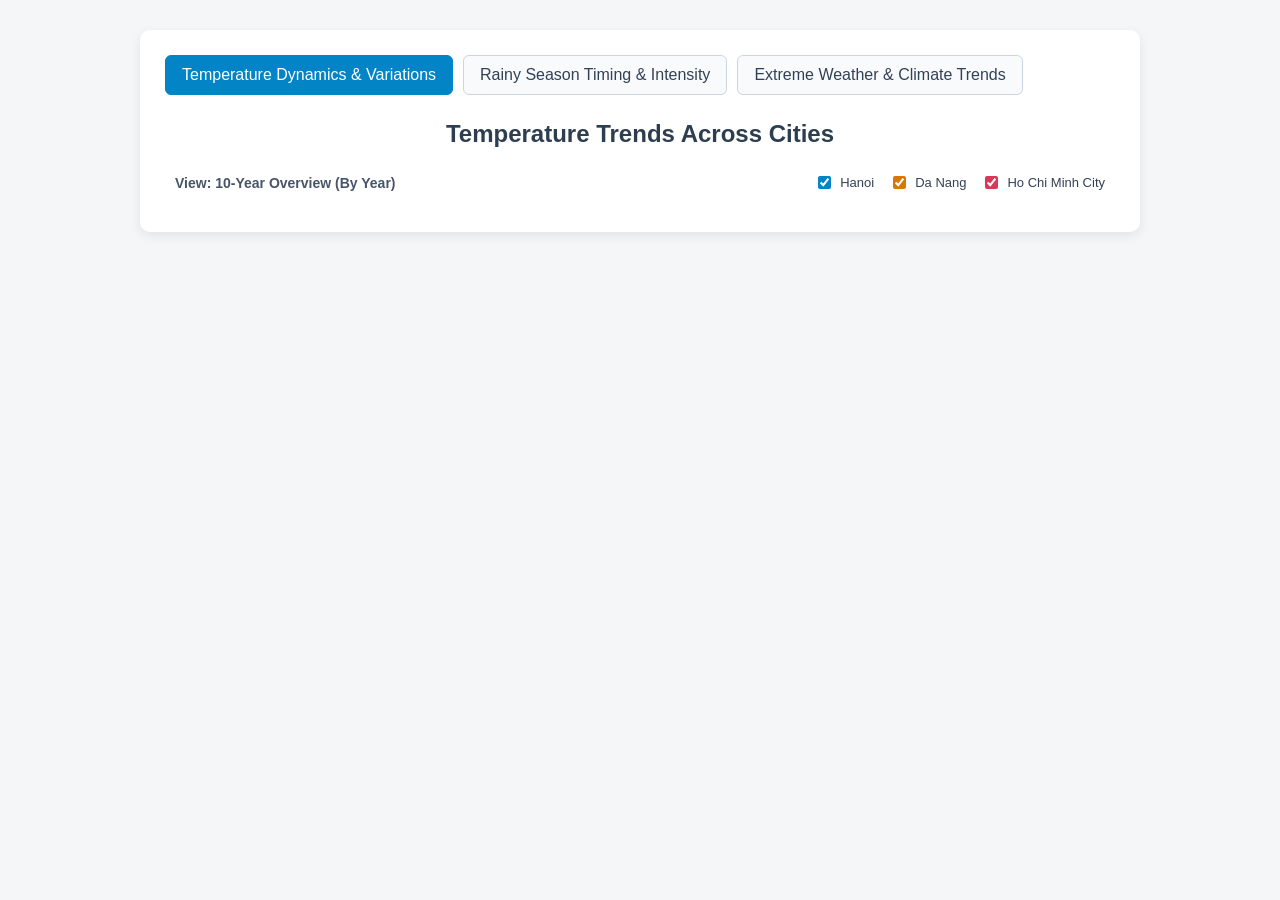
==== index.html @ 34b45d1c "Add prototype of the hourly drill-down subgraph." ====
<!DOCTYPE html>
<html lang="en">
<head>
    <meta charset="UTF-8">
    <meta name="viewport" content="width=device-width, initial-scale=1.0">
    <title>Weather Dashboard</title>
    <!-- Favicon -->
    <link rel="icon" href="assets/icons/meteorology.png" type="image/png">
    <!-- Stylesheets -->
    <link rel="stylesheet" href="css/style.css">
    <link rel="stylesheet" href="css/dashboard.css">
    <!-- Load D3.js v7 -->
    <script src="https://d3js.org/d3.v7.min.js"></script>
</head>
<body>

    <div class="container">
        <!-- Dashboard tabs -->
        <nav class="tabs" aria-label="Weather sections">
            <button class="tab-button active" data-tab="temperature" aria-controls="temperature" aria-pressed="true">Temperature Dynamics &amp; Variations</button>
            <button class="tab-button" data-tab="rainfall" aria-controls="rainfall" aria-pressed="false">Rainy Season Timing &amp; Intensity</button>
            <button class="tab-button" data-tab="extremes" aria-controls="extremes" aria-pressed="false">Extreme Weather &amp; Climate Trends</button>
        </nav>

        <section id="temperature" class="tab-panel">
            <h2>Temperature Trends Across Cities</h2>

            <!-- Drill-Down & City Filter Controls -->
            <div class="controls">
                <div class="controls-left">
                    <button id="backButton" class="back-btn">← Back to Overview</button>
                    <span id="currentViewLabel" class="view-label">View: 10-Year Overview (By Year)</span>
                </div>

                <!-- City Selection Checkboxes -->
                <div id="cityFilters" class="city-filters">
                    <label class="filter-label hanoi-label">
                        <input type="checkbox" value="Hanoi" checked> Hanoi
                    </label>
                    <label class="filter-label danang-label">
                        <input type="checkbox" value="Da Nang" checked> Da Nang
                    </label>
                    <label class="filter-label hcm-label">
                        <input type="checkbox" value="Ho Chi Minh City" checked> Ho Chi Minh City
                    </label>
                </div>
            </div>

            <div id="temperature-chart"></div>
        </section>

        <section id="rainfall" class="tab-panel" hidden>
            <h2>Rainfall Across Cities</h2>
            <div class="controls">
                <div class="controls-left">
                    <button id="rainfallBackButton" class="back-btn">← Back</button>
                    <span id="rainfallViewLabel" class="view-label"></span>
                </div>
                <div id="rainfallCityFilters" class="city-filters rainfall-city-filters" role="group" aria-label="Filter rainfall charts by city">
                    <span class="filter-group-label">Show cities:</span>
                    <label class="filter-label hanoi-label">
                        <input type="checkbox" value="Hanoi" checked> Hanoi
                    </label>
                    <label class="filter-label danang-label">
                        <input type="checkbox" value="Da Nang" checked> Da Nang
                    </label>
                    <label class="filter-label hcm-label">
                        <input type="checkbox" value="Ho Chi Minh City" checked> Ho Chi Minh City
                    </label>
                </div>
            </div>
            <div id="rainfall-chart"></div>

            <section id="rainfall-duration-breakdown" class="rainfall-duration-breakdown" hidden>
                <h3>Daily Rainfall Amount vs. Duration</h3>
                <p>Each point is one day in the selected month. Farther right means more rainfall; higher means more hours of rain. High rainfall over few hours suggests a brief, intense event; moderate rainfall over many hours suggests persistent rain. The selected day is highlighted.</p>
                <p id="rainfall-duration-summary" class="rainfall-duration-summary"></p>
                <div id="rainfall-duration-chart" class="rainfall-duration-chart"></div>
            </section>

            <h3>Daily Rainfall Calendar</h3>
            <div class="rainfall-calendar-layout">
                <div id="rainfall-heatmap"></div>
                <aside id="rainfall-detail" hidden></aside>
            </div>

            <h3 class="extreme-chart-title">Synchronized Precipitation–Humidity Trend</h3>
            <p class="chart-description">Color identifies city. Solid lines show precipitation (mm); dashed lines show humidity (%). 
                The precipitation and humidity values for each month in the original chart represent the averages for that specific month over the period from 2015 to 2025.
                For monthly data, the values are averages of each day's measurements. (Example: the value of precipitation and humidity of June, 2020 is the average of all
                dates in that month)</p>
            <div id="precipitation-humidity-chart" class="precipitation-humidity-chart"></div>
        </section>

        <section id="extremes" class="tab-panel" hidden>
            <h2>Annual Extreme Trend Lines</h2>
            <h3 class="extreme-chart-title">Annual Hot Days (&gt;35°C)</h3>
            <div class="controls">
                <span class="view-label">Annual Counts by City</span>
                <div id="extremeCityFilters" class="city-filters">
                    <label class="filter-label hanoi-label">
                        <input type="checkbox" value="Hanoi" checked> Hanoi
                    </label>
                    <label class="filter-label danang-label">
                        <input type="checkbox" value="Da Nang" checked> Da Nang
                    </label>
                    <label class="filter-label hcm-label">
                        <input type="checkbox" value="Ho Chi Minh City" checked> Ho Chi Minh City
                    </label>
                </div>
            </div>
            <div id="hot-days-chart" class="extreme-chart"></div>
            <h3 class="extreme-chart-title">Annual Heavy Rainfall Days (&gt;50 mm)</h3>
            <div class="controls">
                <span class="view-label">Annual Counts by City</span>
                <div id="heavyRainCityFilters" class="city-filters">
                    <label class="filter-label hanoi-label">
                        <input type="checkbox" value="Hanoi" checked> Hanoi
                    </label>
                    <label class="filter-label danang-label">
                        <input type="checkbox" value="Da Nang" checked> Da Nang
                    </label>
                    <label class="filter-label hcm-label">
                        <input type="checkbox" value="Ho Chi Minh City" checked> Ho Chi Minh City
                    </label>
                </div>
            </div>
            <div id="heavy-rain-days-chart" class="extreme-chart"></div>
        </section>
    </div>

    <!-- Modular JavaScript Files -->
    <script src="js/tabs.js"></script>
    <script src="js/utils.js"></script>
    <script src="js/filters.js"></script>
    <script src="js/dataLoader.js"></script>
    <script src="js/main.js"></script>
</body>
</html>
---- css/style.css ----
body {
    font-family: -apple-system, BlinkMacSystemFont, "Segoe UI", Roboto, Helvetica, Arial, sans-serif;
    margin: 0;
    padding: 30px;
    background: #f4f6f8;
    color: #333;
}

.container {
    max-width: 950px;
    margin: 0 auto;
    background: #fff;
    padding: 25px;
    border-radius: 10px;
    box-shadow: 0 4px 12px rgba(0, 0, 0, 0.08);
}

h2 {
    text-align: center;
    color: #2c3e50;
    margin-bottom: 25px;
}
---- css/dashboard.css ----
:root {
    --color-hcm:     #D93856; /* Red */
    --color-hanoi:   #0284C7; /* Blue */
    --color-danang:  #D97706; /* Amber */
}

.tabs {
    display: flex;
    flex-wrap: wrap;
    gap: 10px;
    margin-bottom: 25px;
}

.tab-button {
    padding: 10px 16px;
    border: 1px solid #cbd5e1;
    border-radius: 6px;
    background: #f8fafc;
    color: #334155;
    font: inherit;
    cursor: pointer;
}

.tab-button:hover {
    background: #e2e8f0;
}

.tab-button.active {
    background: #0284C7;
    border-color: #0284C7;
    color: #fff;
}

.hcm-label input   { accent-color: var(--color-hcm); }
.hanoi-label input { accent-color: var(--color-hanoi); }
.danang-label input { accent-color: var(--color-danang); }

#chart {
    display: flex;
    justify-content: center;
}

.line {
    fill: none;
    stroke-width: 2.5px;
    opacity: 0.85;
    transition: opacity 0.2s, stroke-width 0.2s;
}

.line:hover {
    opacity: 1;
    stroke-width: 3.5px;
}

.axis path,
.axis line {
    stroke: #cbd5e1;
}

.axis text {
    font-size: 12px;
    fill: #64748b;
}

.legend {
    cursor: pointer;
    font-size: 13px;
}

.dot {
    cursor: pointer;
    transition: r 0.2s;
}

.dot:hover {
    r: 6;
}

.tooltip {
    position: absolute;
    background: rgba(15, 23, 42, 0.9);
    color: #fff;
    padding: 8px 12px;
    border-radius: 4px;
    font-size: 12px;
    pointer-events: none;
    box-shadow: 0 2px 6px rgba(0, 0, 0, 0.2);
    transition: opacity 0.2s ease-in-out;
}

.controls {
    display: flex;
    justify-content: space-between;
    align-items: center;
    flex-wrap: wrap;
    gap: 15px;
    margin-bottom: 15px;
    padding: 0 10px;
}

.controls-left {
    display: flex;
    align-items: center;
    gap: 10px;
}

.back-btn {
    padding: 6px 12px;
    border-radius: 6px;
    border: 1px solid #cbd5e1;
    background: #f8fafc;
    cursor: pointer;
    font-size: 13px;
    display: none;
}

.back-btn:hover {
    background: #f1f5f9;
}

.view-label {
    font-weight: 600;
    color: #475569;
    font-size: 14px;
}

.city-filters {
    display: flex;
    gap: 15px;
    font-size: 13px;
    font-weight: 500;
    color: #334155;
}

.filter-label {
    cursor: pointer;
    display: flex;
    align-items: center;
    gap: 6px;
}

.filter-label input {
    cursor: pointer;
}

.rainfall-city-filters {
    align-items: center;
    flex-wrap: wrap;
}

.filter-group-label {
    color: #64748b;
    font-size: 12px;
    font-weight: 600;
}

#rainfall-chart {
    position: relative;
}

#rainfall-chart svg {
    display: block;
    max-width: 100%;
    height: auto;
    overflow: visible;
}

.rainfall-bar {
    transition: filter 160ms ease, opacity 160ms ease;
}

.rainfall-bar:hover,
.rainfall-bar:focus {
    filter: brightness(1.12);
    outline: none;
}

.rainfall-bar:focus-visible {
    stroke: #0f172a;
    stroke-width: 2px;
}

.rainfall-bar.is-zero {
    stroke-linejoin: round;
}

.rainfall-bar.is-selected {
    stroke: #0f172a;
    stroke-width: 2px;
}

.rainfall-hit-area {
    fill: transparent;
    cursor: pointer;
    pointer-events: all;
}

.rainfall-zero-label {
    font-size: 10px;
    font-weight: 700;
    pointer-events: none;
}

.zero-bar-note {
    fill: #64748b;
    font-size: 11px;
}

.rainfall-empty {
    min-height: 2rem;
    margin: 1rem;
    color: #64748b;
    text-align: center;
}

.rainfall-calendar-layout {
    display: flex;
    align-items: flex-start;
    gap: 24px;
}

#rainfall-heatmap {
    flex: 0 1 auto;
    min-width: 0;
}

#rainfall-heatmap svg {
    display: block;
    max-width: 100%;
    height: auto;
}

#rainfall-detail {
    box-sizing: border-box;
    flex: 0 0 280px;
    padding: 14px 16px;
    border-left: 3px solid #0284C7;
    border-radius: 6px;
    background: #f8fafc;
    color: #334155;
}

#rainfall-detail h4 {
    margin: 0 0 14px;
    color: #1e293b;
    font-size: 16px;
}

#rainfall-detail p {
    margin: 0 0 11px;
    font-size: 14px;
    line-height: 1.45;
}

.rainfall-calendar-layout.detail-below {
    flex-direction: column;
    gap: 12px;
}

.rainfall-calendar-layout.detail-below #rainfall-heatmap {
    width: 100%;
}

.rainfall-calendar-layout.detail-below #rainfall-detail {
    flex: 0 1 auto;
    width: 100%;
    border-top: 3px solid #0284C7;
    border-left: 0;
}

.rainfall-tooltip {
    z-index: 1000;
    max-width: 240px;
    line-height: 1.5;
}

.rainfall-duration-breakdown {
    margin: 24px 10px;
    padding: 18px 12px;
    border: 1px solid #e2e8f0;
    border-radius: 8px;
    background: #f8fafc;
}

.rainfall-duration-breakdown h3 {
    margin: 0 0 8px;
    color: #2c3e50;
    font-size: 16px;
    text-align: center;
}

.rainfall-duration-breakdown > p {
    max-width: 760px;
    margin: 8px auto;
    color: #64748b;
    font-size: 13px;
    line-height: 1.5;
    text-align: center;
}

.rainfall-duration-summary {
    color: #334155 !important;
    font-weight: 600;
}

.rainfall-duration-chart svg {
    display: block;
    max-width: 100%;
    height: auto;
    overflow: visible;
}

.rainfall-duration-point {
    cursor: pointer;
    transition: fill-opacity 140ms ease, r 140ms ease;
}

.rainfall-duration-point:hover,
.rainfall-duration-point:focus-visible {
    stroke: #0f172a;
    stroke-width: 2px;
    outline: none;
}

.tooltip-period {
    color: #cbd5e1;
}

.chart-description {
    max-width: 760px;
    margin: -5px auto 12px;
    color: #64748b;
    font-size: 13px;
    line-height: 1.5;
    text-align: center;
}

.precipitation-humidity-chart svg {
    display: block;
    max-width: 100%;
    height: auto;
    overflow: visible;
}

.precipitation-line,
.humidity-line {
    transition: opacity 180ms ease, stroke-width 180ms ease;
}

.precipitation-humidity-hit {
    fill: transparent;
    pointer-events: all;
}

.precipitation-humidity-legend {
    fill: #475569;
    font-size: 12px;
}

.humidity-axis text {
    fill: #64748b;
}

#rainfall-heatmap .rainfall-day {
    transition: stroke 140ms ease, stroke-width 140ms ease;
}

#rainfall-heatmap .rainfall-day:hover {
    stroke: #0f172a;
    stroke-width: 2px;
}

.extreme-chart-title {
    text-align: center;
    color: #2c3e50;
    font-size: 16px;
    margin: 25px 0 15px;
}

.extreme-chart svg {
    display: block;
    max-width: 100%;
    height: auto;
}

.extreme-chart .dot {
    cursor: default;
}

@media (max-width: 760px) {
    .rainfall-calendar-layout {
        flex-direction: column;
    }

    #rainfall-heatmap {
        width: 100%;
    }

    #rainfall-detail {
        flex: 1 1 auto;
        width: 100%;
        border-top: 3px solid #0284C7;
        border-left: 0;
    }
}

@media (prefers-reduced-motion: reduce) {
    .rainfall-bar,
    .rainfall-duration-point,
    .precipitation-line,
    .humidity-line,
    #rainfall-heatmap .rainfall-day {
        transition: none;
    }
}
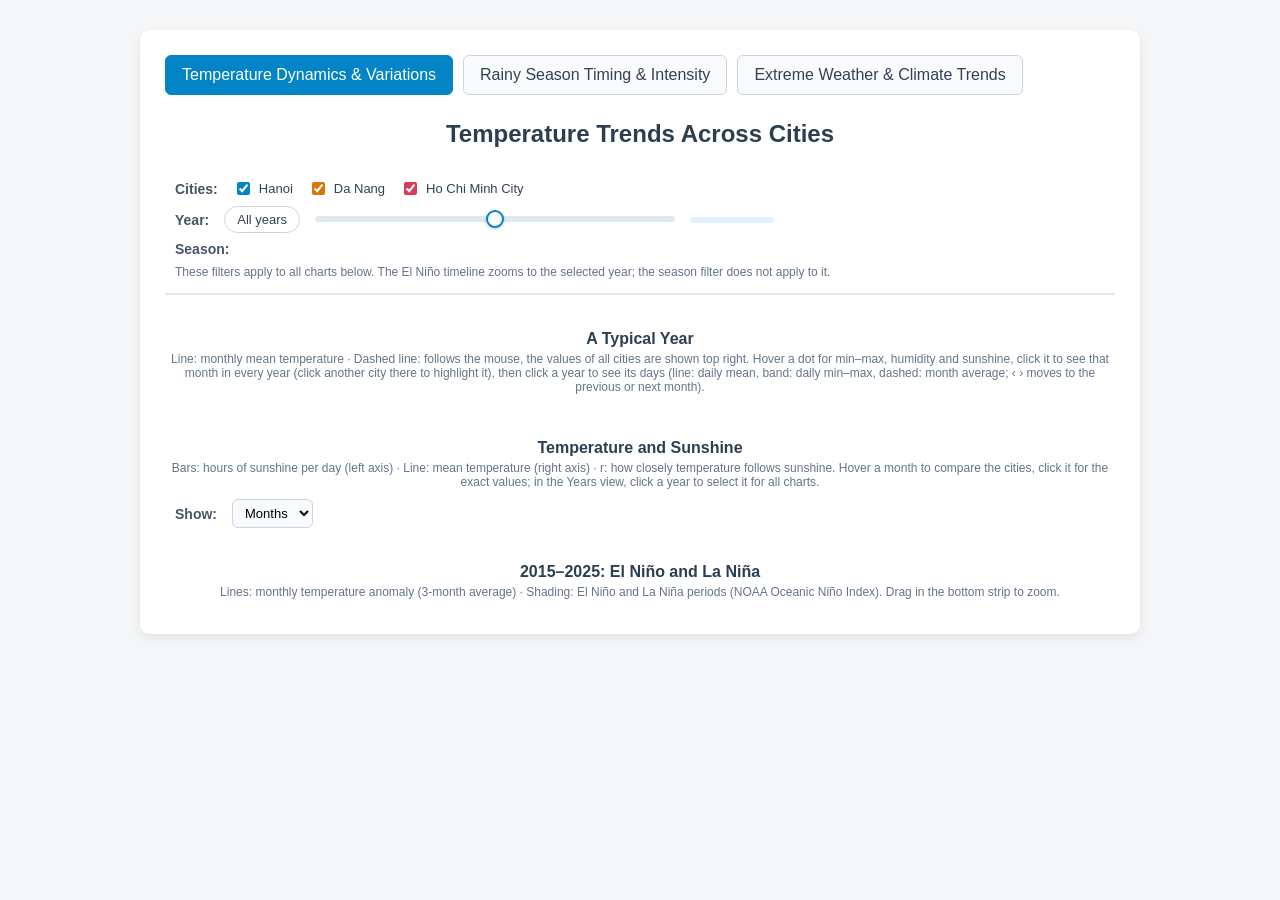
==== commit 59dad0ad: "Merge branch 'feature/temperature-visualization' into integration" ====
--- a/index.html
+++ b/index.html
@@ -25,28 +25,58 @@
         <section id="temperature" class="tab-panel">
             <h2>Temperature Trends Across Cities</h2>
 
-            <!-- Drill-Down & City Filter Controls -->
-            <div class="controls">
-                <div class="controls-left">
-                    <button id="backButton" class="back-btn">← Back to Overview</button>
-                    <span id="currentViewLabel" class="view-label">View: 10-Year Overview (By Year)</span>
+            <!-- Filters for all temperature charts -->
+            <div class="temperature-filters">
+                <div class="controls temperature-filter-bar">
+                    <span class="view-label">Cities:</span>
+                    <div id="cityFilters" class="city-filters">
+                        <label class="filter-label hanoi-label">
+                            <input type="checkbox" value="Hanoi" checked> Hanoi
+                        </label>
+                        <label class="filter-label danang-label">
+                            <input type="checkbox" value="Da Nang" checked> Da Nang
+                        </label>
+                        <label class="filter-label hcm-label">
+                            <input type="checkbox" value="Ho Chi Minh City" checked> Ho Chi Minh City
+                        </label>
+                    </div>
                 </div>
-
-                <!-- City Selection Checkboxes -->
-                <div id="cityFilters" class="city-filters">
-                    <label class="filter-label hanoi-label">
-                        <input type="checkbox" value="Hanoi" checked> Hanoi
-                    </label>
-                    <label class="filter-label danang-label">
-                        <input type="checkbox" value="Da Nang" checked> Da Nang
-                    </label>
-                    <label class="filter-label hcm-label">
-                        <input type="checkbox" value="Ho Chi Minh City" checked> Ho Chi Minh City
-                    </label>
+                <div class="controls temperature-filter-bar">
+                    <label class="view-label" for="temperatureYear">Year:</label>
+                    <button id="temperatureAllYears" class="temperature-season" type="button">All years</button>
+                    <div id="temperatureYearSlider" class="temperature-year-slider">
+                        <input type="range" id="temperatureYear" step="1">
+                        <div id="temperatureYearTicks" class="temperature-year-ticks"></div>
+                    </div>
+                    <output id="temperatureYearValue" class="temperature-year-value" for="temperatureYear"></output>
                 </div>
+                <div class="controls temperature-filter-bar">
+                    <span class="view-label">Season:</span>
+                    <div id="temperatureSeasonFilter" class="temperature-season-filter" role="group" aria-label="Season filter"></div>
+                </div>
+                <p class="temperature-chart-note temperature-filters-note">These filters apply to all charts below. The El Niño timeline zooms to the selected year; the season filter does not apply to it.</p>
             </div>
 
-            <div id="temperature-chart"></div>
+            <h4 class="temperature-chart-title">A Typical Year</h4>
+            <p class="temperature-chart-note">Line: monthly mean temperature · Dashed line: follows the mouse, the values of all cities are shown top right. Hover a dot for min–max, humidity and sunshine, click it to see that month in every year (click another city there to highlight it), then click a year to see its days (line: daily mean, band: daily min–max, dashed: month average; ‹ › moves to the previous or next month).</p>
+            <nav id="temperatureFingerprintPath" class="temperature-path" aria-label="Drill-down path"></nav>
+            <div id="temperature-fingerprint-chart" class="temperature-chart"></div>
+
+            <h4 class="temperature-chart-title">Temperature and Sunshine</h4>
+            <p class="temperature-chart-note">Bars: hours of sunshine per day (left axis) · Line: mean temperature (right axis) · r: how closely temperature follows sunshine. Hover a month to compare the cities, click it for the exact values; in the Years view, click a year to select it for all charts.</p>
+            <div class="controls temperature-filter-bar">
+                <label class="view-label" for="comparisonView">Show:</label>
+                <select id="comparisonView" class="temperature-select">
+                    <option value="month">Months</option>
+                    <option value="year">Years</option>
+                </select>
+            </div>
+            <div id="temperature-comparison-chart" class="temperature-chart"></div>
+            <div id="temperature-comparison-detail" class="temperature-detail"></div>
+
+            <h4 class="temperature-chart-title">2015–2025: El Niño and La Niña</h4>
+            <p class="temperature-chart-note">Lines: monthly temperature anomaly (3-month average) · Shading: El Niño and La Niña periods (NOAA Oceanic Niño Index). Drag in the bottom strip to zoom.</p>
+            <div id="temperature-timeline-chart" class="temperature-chart"></div>
         </section>
 
         <section id="rainfall" class="tab-panel" hidden>
@@ -55,41 +85,14 @@
                 <div class="controls-left">
                     <button id="rainfallBackButton" class="back-btn">← Back</button>
                     <span id="rainfallViewLabel" class="view-label"></span>
-                </div>
-                <div id="rainfallCityFilters" class="city-filters rainfall-city-filters" role="group" aria-label="Filter rainfall charts by city">
-                    <span class="filter-group-label">Show cities:</span>
-                    <label class="filter-label hanoi-label">
-                        <input type="checkbox" value="Hanoi" checked> Hanoi
-                    </label>
-                    <label class="filter-label danang-label">
-                        <input type="checkbox" value="Da Nang" checked> Da Nang
-                    </label>
-                    <label class="filter-label hcm-label">
-                        <input type="checkbox" value="Ho Chi Minh City" checked> Ho Chi Minh City
-                    </label>
-                </div>
+                </div>              
             </div>
             <div id="rainfall-chart"></div>
 
-            <section id="rainfall-duration-breakdown" class="rainfall-duration-breakdown" hidden>
-                <h3>Daily Rainfall Amount vs. Duration</h3>
-                <p>Each point is one day in the selected month. Farther right means more rainfall; higher means more hours of rain. High rainfall over few hours suggests a brief, intense event; moderate rainfall over many hours suggests persistent rain. The selected day is highlighted.</p>
-                <p id="rainfall-duration-summary" class="rainfall-duration-summary"></p>
-                <div id="rainfall-duration-chart" class="rainfall-duration-chart"></div>
-            </section>
+            <h3>Daily Rainfall Calendar</h3>
+            <div id="rainfall-heatmap"></div>
 
-            <h3>Daily Rainfall Calendar</h3>
-            <div class="rainfall-calendar-layout">
-                <div id="rainfall-heatmap"></div>
-                <aside id="rainfall-detail" hidden></aside>
-            </div>
-
-            <h3 class="extreme-chart-title">Synchronized Precipitation–Humidity Trend</h3>
-            <p class="chart-description">Color identifies city. Solid lines show precipitation (mm); dashed lines show humidity (%). 
-                The precipitation and humidity values for each month in the original chart represent the averages for that specific month over the period from 2015 to 2025.
-                For monthly data, the values are averages of each day's measurements. (Example: the value of precipitation and humidity of June, 2020 is the average of all
-                dates in that month)</p>
-            <div id="precipitation-humidity-chart" class="precipitation-humidity-chart"></div>
+            <aside id="rainfall-detail" hidden></aside>
         </section>
 
         <section id="extremes" class="tab-panel" hidden>
@@ -134,6 +137,10 @@
     <script src="js/utils.js"></script>
     <script src="js/filters.js"></script>
     <script src="js/dataLoader.js"></script>
+    <script src="js/temperature/temperatureShared.js"></script>
+    <script src="js/temperature/temperatureTypicalYear.js"></script>
+    <script src="js/temperature/temperatureSunshine.js"></script>
+    <script src="js/temperature/temperatureElNino.js"></script>
     <script src="js/main.js"></script>
 </body>
 </html>
--- a/css/dashboard.css
+++ b/css/dashboard.css
@@ -143,233 +143,6 @@
     cursor: pointer;
 }
 
-.rainfall-city-filters {
-    align-items: center;
-    flex-wrap: wrap;
-}
-
-.filter-group-label {
-    color: #64748b;
-    font-size: 12px;
-    font-weight: 600;
-}
-
-#rainfall-chart {
-    position: relative;
-}
-
-#rainfall-chart svg {
-    display: block;
-    max-width: 100%;
-    height: auto;
-    overflow: visible;
-}
-
-.rainfall-bar {
-    transition: filter 160ms ease, opacity 160ms ease;
-}
-
-.rainfall-bar:hover,
-.rainfall-bar:focus {
-    filter: brightness(1.12);
-    outline: none;
-}
-
-.rainfall-bar:focus-visible {
-    stroke: #0f172a;
-    stroke-width: 2px;
-}
-
-.rainfall-bar.is-zero {
-    stroke-linejoin: round;
-}
-
-.rainfall-bar.is-selected {
-    stroke: #0f172a;
-    stroke-width: 2px;
-}
-
-.rainfall-hit-area {
-    fill: transparent;
-    cursor: pointer;
-    pointer-events: all;
-}
-
-.rainfall-zero-label {
-    font-size: 10px;
-    font-weight: 700;
-    pointer-events: none;
-}
-
-.zero-bar-note {
-    fill: #64748b;
-    font-size: 11px;
-}
-
-.rainfall-empty {
-    min-height: 2rem;
-    margin: 1rem;
-    color: #64748b;
-    text-align: center;
-}
-
-.rainfall-calendar-layout {
-    display: flex;
-    align-items: flex-start;
-    gap: 24px;
-}
-
-#rainfall-heatmap {
-    flex: 0 1 auto;
-    min-width: 0;
-}
-
-#rainfall-heatmap svg {
-    display: block;
-    max-width: 100%;
-    height: auto;
-}
-
-#rainfall-detail {
-    box-sizing: border-box;
-    flex: 0 0 280px;
-    padding: 14px 16px;
-    border-left: 3px solid #0284C7;
-    border-radius: 6px;
-    background: #f8fafc;
-    color: #334155;
-}
-
-#rainfall-detail h4 {
-    margin: 0 0 14px;
-    color: #1e293b;
-    font-size: 16px;
-}
-
-#rainfall-detail p {
-    margin: 0 0 11px;
-    font-size: 14px;
-    line-height: 1.45;
-}
-
-.rainfall-calendar-layout.detail-below {
-    flex-direction: column;
-    gap: 12px;
-}
-
-.rainfall-calendar-layout.detail-below #rainfall-heatmap {
-    width: 100%;
-}
-
-.rainfall-calendar-layout.detail-below #rainfall-detail {
-    flex: 0 1 auto;
-    width: 100%;
-    border-top: 3px solid #0284C7;
-    border-left: 0;
-}
-
-.rainfall-tooltip {
-    z-index: 1000;
-    max-width: 240px;
-    line-height: 1.5;
-}
-
-.rainfall-duration-breakdown {
-    margin: 24px 10px;
-    padding: 18px 12px;
-    border: 1px solid #e2e8f0;
-    border-radius: 8px;
-    background: #f8fafc;
-}
-
-.rainfall-duration-breakdown h3 {
-    margin: 0 0 8px;
-    color: #2c3e50;
-    font-size: 16px;
-    text-align: center;
-}
-
-.rainfall-duration-breakdown > p {
-    max-width: 760px;
-    margin: 8px auto;
-    color: #64748b;
-    font-size: 13px;
-    line-height: 1.5;
-    text-align: center;
-}
-
-.rainfall-duration-summary {
-    color: #334155 !important;
-    font-weight: 600;
-}
-
-.rainfall-duration-chart svg {
-    display: block;
-    max-width: 100%;
-    height: auto;
-    overflow: visible;
-}
-
-.rainfall-duration-point {
-    cursor: pointer;
-    transition: fill-opacity 140ms ease, r 140ms ease;
-}
-
-.rainfall-duration-point:hover,
-.rainfall-duration-point:focus-visible {
-    stroke: #0f172a;
-    stroke-width: 2px;
-    outline: none;
-}
-
-.tooltip-period {
-    color: #cbd5e1;
-}
-
-.chart-description {
-    max-width: 760px;
-    margin: -5px auto 12px;
-    color: #64748b;
-    font-size: 13px;
-    line-height: 1.5;
-    text-align: center;
-}
-
-.precipitation-humidity-chart svg {
-    display: block;
-    max-width: 100%;
-    height: auto;
-    overflow: visible;
-}
-
-.precipitation-line,
-.humidity-line {
-    transition: opacity 180ms ease, stroke-width 180ms ease;
-}
-
-.precipitation-humidity-hit {
-    fill: transparent;
-    pointer-events: all;
-}
-
-.precipitation-humidity-legend {
-    fill: #475569;
-    font-size: 12px;
-}
-
-.humidity-axis text {
-    fill: #64748b;
-}
-
-#rainfall-heatmap .rainfall-day {
-    transition: stroke 140ms ease, stroke-width 140ms ease;
-}
-
-#rainfall-heatmap .rainfall-day:hover {
-    stroke: #0f172a;
-    stroke-width: 2px;
-}
-
 .extreme-chart-title {
     text-align: center;
     color: #2c3e50;
@@ -387,29 +160,251 @@
     cursor: default;
 }
 
-@media (max-width: 760px) {
-    .rainfall-calendar-layout {
-        flex-direction: column;
-    }
-
-    #rainfall-heatmap {
-        width: 100%;
-    }
-
-    #rainfall-detail {
-        flex: 1 1 auto;
-        width: 100%;
-        border-top: 3px solid #0284C7;
-        border-left: 0;
-    }
-}
-
-@media (prefers-reduced-motion: reduce) {
-    .rainfall-bar,
-    .rainfall-duration-point,
-    .precipitation-line,
-    .humidity-line,
-    #rainfall-heatmap .rainfall-day {
-        transition: none;
-    }
-}
+.temperature-chart-title {
+    text-align: center;
+    color: #2c3e50;
+    font-size: 16px;
+    margin: 35px 0 4px;
+}
+
+.temperature-chart-note {
+    text-align: center;
+    color: #64748b;
+    font-size: 12px;
+    margin: 0 0 10px;
+}
+
+.temperature-chart svg {
+    display: block;
+    max-width: 100%;
+    height: auto;
+}
+
+.temperature-select {
+    padding: 5px 8px;
+    border: 1px solid #cbd5e1;
+    border-radius: 6px;
+    background: #f8fafc;
+    font: inherit;
+    font-size: 13px;
+}
+
+/* Year slider with clickable labels ("All", '15 … '25) */
+.temperature-year-slider {
+    display: flex;
+    flex-direction: column;
+    width: 360px;
+    max-width: 100%;
+}
+
+.temperature-year-slider input[type="range"] {
+    -webkit-appearance: none;
+    appearance: none;
+    width: 100%;
+    height: 6px;
+    margin: 6px 0;
+    border-radius: 999px;
+    background: linear-gradient(to right, #0284c7 var(--fill, 0%), #e2e8f0 var(--fill, 0%));
+    cursor: pointer;
+    outline: none;
+}
+
+.temperature-year-slider input[type="range"]::-webkit-slider-thumb {
+    -webkit-appearance: none;
+    width: 18px;
+    height: 18px;
+    border: 2px solid #0284c7;
+    border-radius: 50%;
+    background: #fff;
+    box-shadow: 0 1px 3px rgba(15, 23, 42, 0.25);
+    transition: transform 0.15s, box-shadow 0.15s;
+}
+
+.temperature-year-slider input[type="range"]:hover::-webkit-slider-thumb {
+    transform: scale(1.15);
+}
+
+.temperature-year-slider input[type="range"]:focus-visible::-webkit-slider-thumb {
+    box-shadow: 0 0 0 4px rgba(2, 132, 199, 0.2);
+}
+
+.temperature-year-ticks {
+    display: flex;
+    justify-content: space-between;
+    margin: 2px -4px 0;
+}
+
+.temperature-year-ticks button {
+    width: 26px;
+    padding: 0;
+    border: none;
+    background: none;
+    color: #64748b;
+    font-size: 11px;
+    cursor: pointer;
+}
+
+/* While "All years" is active the slider is grey. */
+.temperature-year-slider.inactive input[type="range"] {
+    background: #e2e8f0;
+}
+
+.temperature-year-slider.inactive input[type="range"]::-webkit-slider-thumb {
+    border-color: #94a3b8;
+}
+
+.temperature-year-ticks button:hover {
+    color: #0284c7;
+}
+
+.temperature-year-ticks button.active {
+    color: #0284c7;
+    font-weight: 700;
+}
+
+.temperature-year-value {
+    min-width: 64px;
+    padding: 3px 10px;
+    border-radius: 999px;
+    background: #e0f2fe;
+    color: #0369a1;
+    font-size: 13px;
+    font-weight: 600;
+    text-align: center;
+}
+
+.temperature-filter-bar {
+    justify-content: flex-start;
+}
+
+.temperature-filters {
+    margin-bottom: 20px;
+    padding: 6px 0 4px;
+    border-bottom: 2px solid #e2e8f0;
+}
+
+.temperature-filters .controls {
+    margin-bottom: 8px;
+}
+
+.temperature-filters-note {
+    text-align: left;
+    padding: 0 10px;
+}
+
+.temperature-season-filter {
+    display: flex;
+    flex-wrap: wrap;
+    gap: 8px;
+}
+
+.temperature-season {
+    padding: 5px 12px;
+    border: 1px solid #cbd5e1;
+    border-radius: 999px;
+    background: #fff;
+    color: #334155;
+    font: inherit;
+    font-size: 13px;
+    cursor: pointer;
+}
+
+.temperature-season:hover {
+    background: #f1f5f9;
+}
+
+.temperature-season.active {
+    border-color: #2c3e50;
+    background: #2c3e50;
+    color: #fff;
+}
+
+.temperature-detail {
+    margin: 4px 10px 0;
+    padding: 0 14px;
+    border-radius: 8px;
+    background: #f8fafc;
+    color: #334155;
+    font-size: 13px;
+    line-height: 1.6;
+}
+
+.temperature-detail:not(:empty) {
+    padding: 10px 14px 12px;
+}
+
+.temperature-detail p {
+    margin: 0 0 8px;
+}
+
+.temperature-detail-table {
+    margin-bottom: 8px;
+    border-collapse: collapse;
+}
+
+.temperature-detail-table th,
+.temperature-detail-table td {
+    padding: 2px 14px 2px 0;
+    text-align: left;
+}
+
+.temperature-detail-table th {
+    color: #64748b;
+    font-weight: 600;
+}
+
+/* Drill-down path of "A Typical Year", e.g. "All years › April › 2019" */
+.temperature-path {
+    display: flex;
+    align-items: center;
+    gap: 6px;
+    margin: 4px 0 8px;
+    font-size: 14px;
+}
+
+.temperature-path-step {
+    padding: 0;
+    border: none;
+    background: none;
+    color: #0284c7;
+    font-size: inherit;
+    cursor: pointer;
+}
+
+.temperature-path-step:hover {
+    text-decoration: underline;
+}
+
+.temperature-path-sep {
+    color: #94a3b8;
+}
+
+.temperature-path-current {
+    font-weight: 600;
+    color: #334155;
+}
+
+/* Previous / next month in the day view */
+.temperature-path-arrow {
+    padding: 2px 10px;
+    border: 1px solid #cbd5e1;
+    border-radius: 999px;
+    background: #fff;
+    color: #334155;
+    font-size: 12px;
+    cursor: pointer;
+}
+
+.temperature-path-arrow-first {
+    margin-left: 12px;
+}
+
+.temperature-path-arrow:hover:not(:disabled) {
+    border-color: #0284c7;
+    color: #0284c7;
+}
+
+.temperature-path-arrow:disabled {
+    opacity: 0.4;
+    cursor: default;
+}
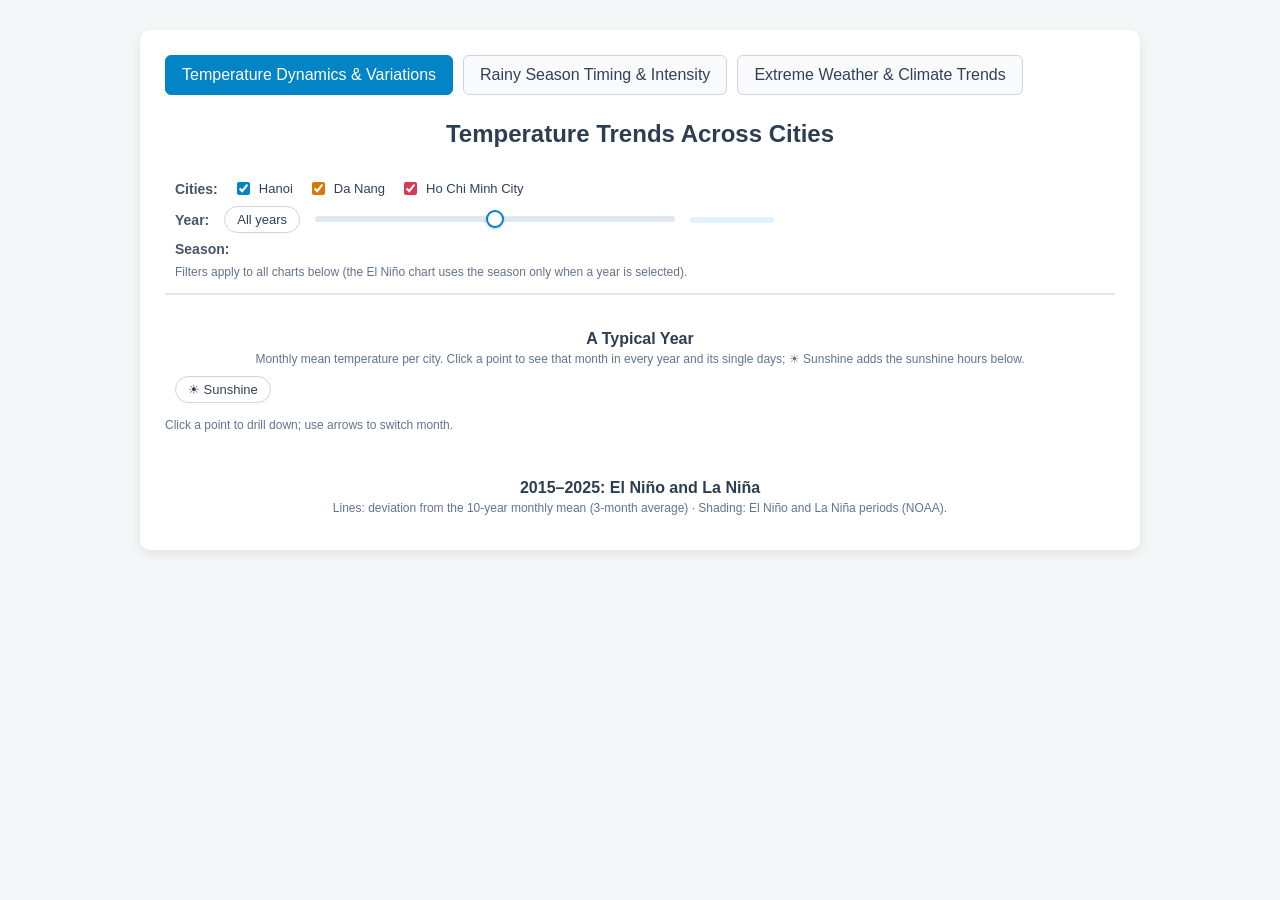
==== commit 9e0dfe36: "Add latest temperature work into the new dashboard" ====
--- a/index.html
+++ b/index.html
@@ -9,6 +9,7 @@
     <!-- Stylesheets -->
     <link rel="stylesheet" href="css/style.css">
     <link rel="stylesheet" href="css/dashboard.css">
+    <link rel="stylesheet" href="css/extremes.css">
     <!-- Load D3.js v7 -->
     <script src="https://d3js.org/d3.v7.min.js"></script>
 </head>
@@ -54,28 +55,21 @@
                     <span class="view-label">Season:</span>
                     <div id="temperatureSeasonFilter" class="temperature-season-filter" role="group" aria-label="Season filter"></div>
                 </div>
-                <p class="temperature-chart-note temperature-filters-note">These filters apply to all charts below. The El Niño timeline zooms to the selected year; the season filter does not apply to it.</p>
+                <p class="temperature-chart-note temperature-filters-note">Filters apply to all charts below (the El Niño chart uses the season only when a year is selected).</p>
             </div>
 
             <h4 class="temperature-chart-title">A Typical Year</h4>
-            <p class="temperature-chart-note">Line: monthly mean temperature · Dashed line: follows the mouse, the values of all cities are shown top right. Hover a dot for min–max, humidity and sunshine, click it to see that month in every year (click another city there to highlight it), then click a year to see its days (line: daily mean, band: daily min–max, dashed: month average; ‹ › moves to the previous or next month).</p>
+            <p class="temperature-chart-note">Monthly mean temperature per city. Click a point to see that month in every year and its single days; ☀ Sunshine adds the sunshine hours below.</p>
+            <div class="controls temperature-filter-bar">
+                <button id="temperatureSunshineToggle" class="temperature-season" type="button" aria-pressed="false">☀ Sunshine</button>
+            </div>
+            <p class="temperature-chart-hint">Click a point to drill down; use arrows to switch month.</p>
             <nav id="temperatureFingerprintPath" class="temperature-path" aria-label="Drill-down path"></nav>
             <div id="temperature-fingerprint-chart" class="temperature-chart"></div>
-
-            <h4 class="temperature-chart-title">Temperature and Sunshine</h4>
-            <p class="temperature-chart-note">Bars: hours of sunshine per day (left axis) · Line: mean temperature (right axis) · r: how closely temperature follows sunshine. Hover a month to compare the cities, click it for the exact values; in the Years view, click a year to select it for all charts.</p>
-            <div class="controls temperature-filter-bar">
-                <label class="view-label" for="comparisonView">Show:</label>
-                <select id="comparisonView" class="temperature-select">
-                    <option value="month">Months</option>
-                    <option value="year">Years</option>
-                </select>
-            </div>
-            <div id="temperature-comparison-chart" class="temperature-chart"></div>
-            <div id="temperature-comparison-detail" class="temperature-detail"></div>
+            <div id="temperature-fingerprint-sunshine" class="temperature-chart temperature-sunshine-strips"></div>
 
             <h4 class="temperature-chart-title">2015–2025: El Niño and La Niña</h4>
-            <p class="temperature-chart-note">Lines: monthly temperature anomaly (3-month average) · Shading: El Niño and La Niña periods (NOAA Oceanic Niño Index). Drag in the bottom strip to zoom.</p>
+            <p class="temperature-chart-note">Lines: deviation from the 10-year monthly mean (3-month average) · Shading: El Niño and La Niña periods (NOAA).</p>
             <div id="temperature-timeline-chart" class="temperature-chart"></div>
         </section>
 
@@ -86,13 +80,41 @@
                     <button id="rainfallBackButton" class="back-btn">← Back</button>
                     <span id="rainfallViewLabel" class="view-label"></span>
                 </div>              
+                <div id="rainfallCityFilters" class="city-filters rainfall-city-filters" role="group" aria-label="Filter rainfall charts by city">
+                    <span class="filter-group-label">Show cities:</span>
+                    <label class="filter-label hanoi-label">
+                        <input type="checkbox" value="Hanoi" checked> Hanoi
+                    </label>
+                    <label class="filter-label danang-label">
+                        <input type="checkbox" value="Da Nang" checked> Da Nang
+                    </label>
+                    <label class="filter-label hcm-label">
+                        <input type="checkbox" value="Ho Chi Minh City" checked> Ho Chi Minh City
+                    </label>
+                </div>
             </div>
             <div id="rainfall-chart"></div>
 
+            <section id="rainfall-duration-breakdown" class="rainfall-duration-breakdown" hidden>
+                <h3>Daily Rainfall Amount vs. Duration</h3>
+                <p>Each point is one day in the selected month. Farther right means more rainfall; higher means more hours of rain. High rainfall over few hours suggests a brief, intense event; moderate rainfall over many hours suggests persistent rain. The selected day is highlighted.</p>
+                <p id="rainfall-duration-summary" class="rainfall-duration-summary"></p>
+                <div id="rainfall-duration-chart" class="rainfall-duration-chart"></div>
+            </section>
+
             <h3>Daily Rainfall Calendar</h3>
+            <div class="rainfall-calendar-layout">
             <div id="rainfall-heatmap"></div>
 
             <aside id="rainfall-detail" hidden></aside>
+            </div>
+
+            <h3 class="extreme-chart-title">Synchronized Precipitation–Humidity Trend</h3>
+            <p class="chart-description">Color identifies city. Solid lines show precipitation (mm); dashed lines show humidity (%). 
+                The precipitation and humidity values for each month in the original chart represent the averages for that specific month over the period from 2015 to 2025.
+                For monthly data, the values are averages of each day's measurements. (Example: the value of precipitation and humidity of June, 2020 is the average of all
+                dates in that month)</p>
+            <div id="precipitation-humidity-chart" class="precipitation-humidity-chart"></div>
         </section>
 
         <section id="extremes" class="tab-panel" hidden>
@@ -112,7 +134,23 @@
                     </label>
                 </div>
             </div>
+            <div class="extreme-chart-layout">
             <div id="hot-days-chart" class="extreme-chart"></div>
+                <div class="extreme-threshold">
+                    <label for="hotDaysChangeThreshold">Highlight changes ≥</label>
+                    <div class="extreme-threshold-value">
+                        <input id="hotDaysChangeThreshold" type="number" min="1" max="366" step="1" value="30" required>
+                        <span>days</span>
+                    </div>
+                </div>
+            </div>
+            <div class="extreme-zoom-row">
+                <div id="hotDaysBrush" class="extreme-chart extreme-overview"></div>
+                <button id="hotDaysResetZoom" class="extreme-reset" type="button">Reset range</button>
+            </div>
+            <div class="controls">
+                <span id="hotDaysYearRange" class="view-label" aria-live="polite"></span>
+            </div>
             <h3 class="extreme-chart-title">Annual Heavy Rainfall Days (&gt;50 mm)</h3>
             <div class="controls">
                 <span class="view-label">Annual Counts by City</span>
@@ -128,7 +166,97 @@
                     </label>
                 </div>
             </div>
+            <div class="extreme-chart-layout">
             <div id="heavy-rain-days-chart" class="extreme-chart"></div>
+                <div class="extreme-threshold">
+                    <label for="heavyRainDaysChangeThreshold">Highlight changes ≥</label>
+                    <div class="extreme-threshold-value">
+                        <input id="heavyRainDaysChangeThreshold" type="number" min="1" max="366" step="1" value="5" required>
+                        <span>days</span>
+                    </div>
+                </div>
+            </div>
+            <div class="extreme-zoom-row">
+                <div id="heavyRainDaysBrush" class="extreme-chart extreme-overview"></div>
+                <button id="heavyRainDaysResetZoom" class="extreme-reset" type="button">Reset range</button>
+            </div>
+            <div class="controls">
+                <span id="heavyRainDaysYearRange" class="view-label" aria-live="polite"></span>
+            </div>
+
+            <section class="extreme-analysis" aria-label="Extreme day frequency">
+                <h4 class="extreme-chart-title">Number of Hot Days (&gt;35°C)</h4>
+                <p class="extreme-note">Click a bar to see monthly counts for that city and year.</p>
+                <div id="extremeFrequencyLegend" class="extreme-frequency-legend" role="list" aria-label="City colours for hot day frequency"></div>
+                <nav id="extreme-frequency-hot-path" class="extreme-frequency-path" aria-label="Hot day frequency navigation" hidden></nav>
+                <div id="extreme-frequency-hot" class="extreme-chart"></div>
+                <h4 class="extreme-chart-title">Number of Heavy Rainfall Days (&gt;50 mm)</h4>
+                <p class="extreme-note">Click a bar to see monthly counts for that city and year.</p>
+                <div id="extremeRainFrequencyLegend" class="extreme-frequency-legend" role="list" aria-label="City colours for heavy rainfall frequency"></div>
+                <nav id="extreme-frequency-rain-path" class="extreme-frequency-path" aria-label="Heavy rainfall frequency navigation" hidden></nav>
+                <div id="extreme-frequency-rain" class="extreme-chart"></div>
+            </section>
+
+            <section class="extreme-analysis" aria-labelledby="extreme-heat-title">
+                <h3 id="extreme-heat-title" class="extreme-chart-title">Apparent Temperature and Humidity</h3>
+                <p class="extreme-note">Colour: mean maximum apparent temperature · Grey: no observations.</p>
+                <div class="extreme-heatmap-toolbar">
+                    <div id="extremeHeatmapCities" class="city-filters" role="group" aria-label="Cities for apparent temperature maps"></div>
+                    <div id="extreme-heatmap-legend" class="extreme-chart extreme-colour-legend"></div>
+                </div>
+                <div id="extreme-heatmap" class="extreme-heatmap-grid"></div>
+                <div class="extreme-zoom-row">
+                    <div id="extremeHeatmapBrush" class="extreme-chart extreme-overview"></div>
+                    <button id="extremeHeatmapResetRange" class="extreme-reset" type="button">Reset range</button>
+                </div>
+                <div class="controls">
+                    <span id="extremeHeatmapYearRange" class="view-label" aria-live="polite"></span>
+                </div>
+            </section>
+
+            <section class="extreme-analysis" aria-labelledby="extreme-storm-title">
+                <h3 id="extreme-storm-title" class="extreme-chart-title">Conditions Around Heavy Rainfall</h3>
+                <p class="extreme-note">Only days with rainfall &gt;50 mm</p>
+                <div id="extreme-storm-plots">
+                    <h4 class="extreme-chart-title">Maximum Wind Speed (km/h)</h4>
+                    <div id="extremeWindCities" class="city-filters" role="group" aria-label="Cities for maximum wind speed"></div>
+                    <div id="extreme-storm-wind" class="extreme-chart"></div>
+                    <div class="extreme-zoom-row">
+                        <div id="extremeWindBrush" class="extreme-chart extreme-overview"></div>
+                        <button id="extremeWindResetRange" class="extreme-reset" type="button">Reset range</button>
+                    </div>
+                    <div class="controls">
+                        <span id="extremeWindRange" class="view-label" aria-live="polite"></span>
+                    </div>
+                    <h4 class="extreme-chart-title">Prevailing Wind Direction</h4>
+                    <p class="extreme-note">Wind from · Days by direction · Click a city’s bar to see monthly counts</p>
+                    <div class="extreme-direction-layout">
+                        <div id="extremeStormDirectionLegend" class="extreme-city-legend" role="list" aria-label="Wind direction colours"></div>
+                        <div id="extremeStormDirectionPath" class="extreme-frequency-path" aria-live="polite" hidden></div>
+                        <div id="extreme-storm-direction" class="extreme-chart"></div>
+                        <div class="extreme-zoom-row">
+                            <div id="extremeDirectionBrush" class="extreme-chart extreme-overview"></div>
+                            <button id="extremeDirectionResetRange" class="extreme-reset" type="button">Reset range</button>
+                        </div>
+                        <div class="controls">
+                            <span id="extremeDirectionRange" class="view-label" aria-live="polite"></span>
+                        </div>
+                        <aside class="extreme-direction-roses" aria-label="Wind roses for the selected date range">
+                            <div id="extremeDirectionRoses"></div>
+                        </aside>
+                    </div>
+                    <h4 class="extreme-chart-title">Sunshine (hours)</h4>
+                    <div id="extremeSunshineCities" class="city-filters" role="group" aria-label="Cities for sunshine duration"></div>
+                    <div id="extreme-storm-sunshine" class="extreme-chart"></div>
+                </div>
+                <div class="extreme-zoom-row">
+                    <div id="extremeStormBrush" class="extreme-chart extreme-overview"></div>
+                    <button id="extremeStormResetRange" class="extreme-reset" type="button">Reset range</button>
+                </div>
+                <div class="controls">
+                    <span id="extremeStormRange" class="view-label" aria-live="polite"></span>
+                </div>
+            </section>
         </section>
     </div>
 
@@ -136,10 +264,14 @@
     <script src="js/tabs.js"></script>
     <script src="js/utils.js"></script>
     <script src="js/filters.js"></script>
+    <script src="js/extremes/extremeShared.js"></script>
+    <script src="js/extremes/extremeTrends.js"></script>
+    <script src="js/extremes/extremeFrequency.js"></script>
+    <script src="js/extremes/extremeHeatmap.js"></script>
+    <script src="js/extremes/extremeStormDrivers.js"></script>
     <script src="js/dataLoader.js"></script>
     <script src="js/temperature/temperatureShared.js"></script>
     <script src="js/temperature/temperatureTypicalYear.js"></script>
-    <script src="js/temperature/temperatureSunshine.js"></script>
     <script src="js/temperature/temperatureElNino.js"></script>
     <script src="js/main.js"></script>
 </body>
--- a/css/style.css
+++ b/css/style.css
@@ -19,7 +19,4 @@
     text-align: center;
     color: #2c3e50;
     margin-bottom: 25px;
-}
-
-
-
+}
--- a/css/dashboard.css
+++ b/css/dashboard.css
@@ -1,7 +1,10 @@
 :root {
-    --color-hcm:     #D93856; /* Red */
-    --color-hanoi:   #0284C7; /* Blue */
-    --color-danang:  #D97706; /* Amber */
+    --color-hcm: #D93856;
+    /* Red */
+    --color-hanoi: #0284C7;
+    /* Blue */
+    --color-danang: #D97706;
+    /* Amber */
 }
 
 .tabs {
@@ -31,9 +34,17 @@
     color: #fff;
 }
 
-.hcm-label input   { accent-color: var(--color-hcm); }
-.hanoi-label input { accent-color: var(--color-hanoi); }
-.danang-label input { accent-color: var(--color-danang); }
+.hcm-label input {
+    accent-color: var(--color-hcm);
+}
+
+.hanoi-label input {
+    accent-color: var(--color-hanoi);
+}
+
+.danang-label input {
+    accent-color: var(--color-danang);
+}
 
 #chart {
     display: flex;
@@ -143,6 +154,233 @@
     cursor: pointer;
 }
 
+.rainfall-city-filters {
+    align-items: center;
+    flex-wrap: wrap;
+}
+
+.filter-group-label {
+    color: #64748b;
+    font-size: 12px;
+    font-weight: 600;
+}
+
+#rainfall-chart {
+    position: relative;
+}
+
+#rainfall-chart svg {
+    display: block;
+    max-width: 100%;
+    height: auto;
+    overflow: visible;
+}
+
+.rainfall-bar {
+    transition: filter 160ms ease, opacity 160ms ease;
+}
+
+.rainfall-bar:hover,
+.rainfall-bar:focus {
+    filter: brightness(1.12);
+    outline: none;
+}
+
+.rainfall-bar:focus-visible {
+    stroke: #0f172a;
+    stroke-width: 2px;
+}
+
+.rainfall-bar.is-zero {
+    stroke-linejoin: round;
+}
+
+.rainfall-bar.is-selected {
+    stroke: #0f172a;
+    stroke-width: 2px;
+}
+
+.rainfall-hit-area {
+    fill: transparent;
+    cursor: pointer;
+    pointer-events: all;
+}
+
+.rainfall-zero-label {
+    font-size: 10px;
+    font-weight: 700;
+    pointer-events: none;
+}
+
+.zero-bar-note {
+    fill: #64748b;
+    font-size: 11px;
+}
+
+.rainfall-empty {
+    min-height: 2rem;
+    margin: 1rem;
+    color: #64748b;
+    text-align: center;
+}
+
+.rainfall-calendar-layout {
+    display: flex;
+    align-items: flex-start;
+    gap: 24px;
+}
+
+#rainfall-heatmap {
+    flex: 0 1 auto;
+    min-width: 0;
+}
+
+#rainfall-heatmap svg {
+    display: block;
+    max-width: 100%;
+    height: auto;
+}
+
+#rainfall-detail {
+    box-sizing: border-box;
+    flex: 0 0 280px;
+    padding: 14px 16px;
+    border-left: 3px solid #0284C7;
+    border-radius: 6px;
+    background: #f8fafc;
+    color: #334155;
+}
+
+#rainfall-detail h4 {
+    margin: 0 0 14px;
+    color: #1e293b;
+    font-size: 16px;
+}
+
+#rainfall-detail p {
+    margin: 0 0 11px;
+    font-size: 14px;
+    line-height: 1.45;
+}
+
+.rainfall-calendar-layout.detail-below {
+    flex-direction: column;
+    gap: 12px;
+}
+
+.rainfall-calendar-layout.detail-below #rainfall-heatmap {
+    width: 100%;
+}
+
+.rainfall-calendar-layout.detail-below #rainfall-detail {
+    flex: 0 1 auto;
+    width: 100%;
+    border-top: 3px solid #0284C7;
+    border-left: 0;
+}
+
+.rainfall-tooltip {
+    z-index: 1000;
+    max-width: 240px;
+    line-height: 1.5;
+}
+
+.rainfall-duration-breakdown {
+    margin: 24px 10px;
+    padding: 18px 12px;
+    border: 1px solid #e2e8f0;
+    border-radius: 8px;
+    background: #f8fafc;
+}
+
+.rainfall-duration-breakdown h3 {
+    margin: 0 0 8px;
+    color: #2c3e50;
+    font-size: 16px;
+    text-align: center;
+}
+
+.rainfall-duration-breakdown>p {
+    max-width: 760px;
+    margin: 8px auto;
+    color: #64748b;
+    font-size: 13px;
+    line-height: 1.5;
+    text-align: center;
+}
+
+.rainfall-duration-summary {
+    color: #334155 !important;
+    font-weight: 600;
+}
+
+.rainfall-duration-chart svg {
+    display: block;
+    max-width: 100%;
+    height: auto;
+    overflow: visible;
+}
+
+.rainfall-duration-point {
+    cursor: pointer;
+    transition: fill-opacity 140ms ease, r 140ms ease;
+}
+
+.rainfall-duration-point:hover,
+.rainfall-duration-point:focus-visible {
+    stroke: #0f172a;
+    stroke-width: 2px;
+    outline: none;
+}
+
+.tooltip-period {
+    color: #cbd5e1;
+}
+
+.chart-description {
+    max-width: 760px;
+    margin: -5px auto 12px;
+    color: #64748b;
+    font-size: 13px;
+    line-height: 1.5;
+    text-align: center;
+}
+
+.precipitation-humidity-chart svg {
+    display: block;
+    max-width: 100%;
+    height: auto;
+    overflow: visible;
+}
+
+.precipitation-line,
+.humidity-line {
+    transition: opacity 180ms ease, stroke-width 180ms ease;
+}
+
+.precipitation-humidity-hit {
+    fill: transparent;
+    pointer-events: all;
+}
+
+.precipitation-humidity-legend {
+    fill: #475569;
+    font-size: 12px;
+}
+
+.humidity-axis text {
+    fill: #64748b;
+}
+
+#rainfall-heatmap .rainfall-day {
+    transition: stroke 140ms ease, stroke-width 140ms ease;
+}
+
+#rainfall-heatmap .rainfall-day:hover {
+    stroke: #0f172a;
+    stroke-width: 2px;
+}
+
 .extreme-chart-title {
     text-align: center;
     color: #2c3e50;
@@ -178,15 +416,6 @@
     display: block;
     max-width: 100%;
     height: auto;
-}
-
-.temperature-select {
-    padding: 5px 8px;
-    border: 1px solid #cbd5e1;
-    border-radius: 6px;
-    background: #f8fafc;
-    font: inherit;
-    font-size: 13px;
 }
 
 /* Year slider with clickable labels ("All", '15 … '25) */
@@ -319,38 +548,15 @@
     color: #fff;
 }
 
-.temperature-detail {
-    margin: 4px 10px 0;
-    padding: 0 14px;
-    border-radius: 8px;
-    background: #f8fafc;
-    color: #334155;
-    font-size: 13px;
-    line-height: 1.6;
-}
-
-.temperature-detail:not(:empty) {
-    padding: 10px 14px 12px;
-}
-
-.temperature-detail p {
-    margin: 0 0 8px;
-}
-
-.temperature-detail-table {
-    margin-bottom: 8px;
-    border-collapse: collapse;
-}
-
-.temperature-detail-table th,
-.temperature-detail-table td {
-    padding: 2px 14px 2px 0;
-    text-align: left;
-}
-
-.temperature-detail-table th {
-    color: #64748b;
-    font-weight: 600;
+/* Sunshine strips below "A Typical Year", folded out with the "☀ Sunshine" button */
+.temperature-sunshine-strips {
+    max-height: 0;
+    overflow: hidden;
+    transition: max-height 0.45s ease;
+}
+
+.temperature-sunshine-strips.open {
+    max-height: 400px;
 }
 
 /* Drill-down path of "A Typical Year", e.g. "All years › April › 2019" */
@@ -408,3 +614,46 @@
     opacity: 0.4;
     cursor: default;
 }
+
+@media (max-width: 760px) {
+    .rainfall-calendar-layout {
+        flex-direction: column;
+    }
+
+    #rainfall-heatmap {
+        width: 100%;
+    }
+
+    #rainfall-detail {
+        flex: 1 1 auto;
+        width: 100%;
+        border-top: 3px solid #0284C7;
+        border-left: 0;
+    }
+}
+
+@media (prefers-reduced-motion: reduce) {
+    .rainfall-bar,
+    .rainfall-duration-point,
+    .precipitation-line,
+    .humidity-line,
+    #rainfall-heatmap .rainfall-day {
+        transition: none;
+    }
+}
+
+/* Badge next to the month arrows when the season filter limits them */
+.temperature-path-badge {
+    padding: 2px 8px;
+    border-radius: 999px;
+    background: #fef3c7;
+    color: #92400e;
+    font-size: 11px;
+}
+
+/* One-line usage hint above "A Typical Year" */
+.temperature-chart-hint {
+    margin: 0 0 4px;
+    color: #64748b;
+    font-size: 12px;
+}
--- a/css/extremes.css
+++ b/css/extremes.css
@@ -0,0 +1,507 @@
+#extremes .view-label {
+    font-weight: 400;
+}
+
+#extremes .city-filters,
+#extremes .extreme-frequency-legend,
+#extremes .extreme-city-legend {
+    justify-content: flex-start;
+    align-items: center;
+    flex-wrap: wrap;
+    margin: 8px 10px 15px;
+}
+
+#extremes .controls>.city-filters {
+    margin: 0;
+}
+
+#extremes .extreme-chart-title,
+#extremes .extreme-heatmap-card h4 {
+    text-align: center;
+    color: #2c3e50;
+    font-size: 16px;
+    font-weight: 700;
+    margin: 35px 0 4px;
+}
+
+#extremes .extreme-change-marker {
+    fill: none;
+    stroke-width: 2;
+    pointer-events: none;
+}
+
+#extremes .extreme-change-label {
+    font-size: 12px;
+    font-weight: 600;
+    paint-order: stroke;
+    stroke: #fff;
+    stroke-width: 4;
+    stroke-linejoin: round;
+    pointer-events: none;
+}
+
+#extremes .extreme-note {
+    text-align: center;
+    color: #64748b;
+    font-size: 12px;
+    margin: 0 0 10px;
+}
+
+#extremes .extreme-chart-layout,
+#extremes .extreme-zoom-row {
+    display: flex;
+    align-items: center;
+    gap: 16px;
+}
+
+#extremes .extreme-chart-layout>.extreme-chart,
+#extremes .extreme-overview {
+    flex: 1;
+    min-width: 0;
+}
+
+#extremes .extreme-threshold {
+    flex: 0 0 155px;
+    color: #475569;
+    font-size: 13px;
+}
+
+#extremes .extreme-threshold label {
+    display: block;
+    margin-bottom: 8px;
+    font-weight: 600;
+}
+
+#extremes .extreme-threshold-value {
+    display: flex;
+    align-items: center;
+    gap: 8px;
+    margin-bottom: 8px;
+}
+
+#extremes .extreme-threshold input {
+    box-sizing: border-box;
+    width: 80px;
+    padding: 8px;
+    border: 1px solid #cbd5e1;
+    border-radius: 6px;
+    font: inherit;
+}
+
+#extremes .extreme-threshold input:invalid {
+    border-color: #b91c1c;
+}
+
+@media (max-width: 640px) {
+    #extremes .extreme-chart-layout {
+        flex-direction: column;
+        align-items: stretch;
+    }
+
+    #extremes .extreme-threshold {
+        flex-basis: auto;
+        align-self: flex-end;
+        margin-bottom: 12px;
+    }
+}
+
+#extremes .extreme-reset {
+    flex-shrink: 0;
+    padding: 8px 14px;
+    border: 1px solid #cbd5e1;
+    border-radius: 6px;
+    background: #f8fafc;
+    color: #334155;
+    font: inherit;
+    cursor: pointer;
+}
+
+#extremes .extreme-reset:hover {
+    background: #e2e8f0;
+}
+
+#extremes .extreme-brush .selection {
+    fill: #0284c7;
+    fill-opacity: 0.15;
+    stroke: #0284c7;
+}
+
+#extremes .extreme-brush .handle {
+    fill: #0284c7;
+    fill-opacity: 0.85;
+    stroke: #fff;
+    stroke-width: 1;
+    cursor: ew-resize;
+}
+
+#extremes .extreme-brush .handle:hover {
+    fill: #0369a1;
+    fill-opacity: 1;
+}
+
+#extremes .extreme-analysis {
+    margin-top: 35px;
+}
+
+#extremes .extreme-grid line {
+    stroke: #e2e8f0;
+    stroke-dasharray: 4 4;
+}
+
+#extremes .extreme-axis-label {
+    fill: #475569;
+    font-size: 12px;
+}
+
+#extremes .extreme-heatmap-cell {
+    stroke: #fff;
+    stroke-width: 1;
+    vector-effect: non-scaling-stroke;
+}
+
+#extremes .extreme-frequency-item:hover .extreme-frequency-bar,
+#extremes .extreme-frequency-item:focus .extreme-frequency-bar,
+#extremes .extreme-heatmap-cell:hover,
+#extremes .extreme-wind-day[data-active="true"] .extreme-wind-dot,
+#extremes .extreme-sunshine-day[data-active="true"] .extreme-sunshine-dot {
+    stroke: #0f172a;
+    stroke-width: 2;
+}
+
+#extremes .extreme-zero-bar {
+    stroke-dasharray: 2 2;
+}
+
+#extremes .extreme-frequency-value {
+    font-size: 11px;
+    pointer-events: none;
+}
+
+#extremes .extreme-frequency-item[role="button"],
+#extremes .extreme-direction-bar {
+    cursor: pointer;
+}
+
+#extremes .extreme-frequency-legend,
+#extremes .extreme-city-legend {
+    display: flex;
+    gap: 15px;
+    color: #334155;
+    font-size: 13px;
+}
+
+#extremes .extreme-frequency-legend-item,
+#extremes .extreme-city-legend-item {
+    display: inline-flex;
+    align-items: center;
+    gap: 6px;
+}
+
+#extremes .extreme-frequency-swatch,
+#extremes .extreme-city-swatch {
+    width: 10px;
+    height: 10px;
+    border-radius: 2px;
+}
+
+#extremes .extreme-frequency-path {
+    margin: 4px 10px 8px;
+    font-size: 14px;
+}
+
+#extremes .extreme-frequency-path:not([hidden]) {
+    display: flex;
+    align-items: center;
+    flex-wrap: wrap;
+    gap: 6px;
+}
+
+#extremes .extreme-path-step {
+    padding: 5px 12px;
+    border: 1px solid #cbd5e1;
+    border-radius: 999px;
+    background: #fff;
+    color: #334155;
+    font: inherit;
+    font-size: 13px;
+    cursor: pointer;
+}
+
+#extremes .extreme-path-step:hover {
+    border-color: #0284c7;
+    color: #0284c7;
+}
+
+#extremes .extreme-path-step:focus-visible {
+    outline: 2px solid #0284c7;
+    outline-offset: 2px;
+}
+
+#extremes .extreme-path-sep {
+    color: #94a3b8;
+}
+
+#extremes .extreme-path-current {
+    color: #334155;
+    font-weight: 600;
+}
+
+#extremes .extreme-colour-legend {
+    max-width: 500px;
+    margin: 12px 10px;
+}
+
+#extremes .extreme-heatmap-grid {
+    display: grid;
+    grid-template-columns: repeat(auto-fit, minmax(min(260px, 100%), 1fr));
+    gap: 16px;
+}
+
+#extremes .extreme-heatmap-toolbar {
+    display: flex;
+    align-items: flex-start;
+    justify-content: flex-start;
+    flex-wrap: wrap;
+    gap: 8px 20px;
+    margin: 12px 10px 0;
+}
+
+#extremes .extreme-heatmap-toolbar .city-filters {
+    flex: 0 1 auto;
+    margin: 0;
+    padding-top: 5px;
+}
+
+#extremes .extreme-heatmap-toolbar .extreme-colour-legend {
+    flex: 0 1 500px;
+    min-width: 0;
+    max-width: 100%;
+    margin: 0;
+}
+
+#extremes .extreme-heatmap-card h4 {
+    margin: 8px 0 4px;
+}
+
+#extremes .extreme-heatmap-card svg {
+    margin: 0 auto;
+}
+
+#extremes .extreme-storm-guide {
+    stroke: #64748b;
+    stroke-width: 1.5;
+    stroke-dasharray: 4 4;
+    pointer-events: none;
+}
+
+#extremes .extreme-wind-line,
+#extremes .extreme-sunshine-line {
+    stroke-linejoin: round;
+    stroke-linecap: round;
+    pointer-events: none;
+}
+
+#extremes .extreme-missing-value {
+    font-size: 13px;
+    pointer-events: none;
+}
+
+#extremes .extreme-wind-day:focus,
+#extremes .extreme-sunshine-day:focus,
+#extremes .extreme-direction-bar:focus-visible,
+#extremes .extreme-direction-month:focus-visible,
+#extremes .extreme-rose-hit:focus-visible {
+    outline: 2px solid #0284c7;
+    outline-offset: 3px;
+}
+
+#extremes #extreme-storm-plots .extreme-chart-title {
+    margin-top: 16px;
+}
+
+#extremes .extreme-direction-layout {
+    display: grid;
+    grid-template-columns: minmax(0, 1fr) 220px;
+    align-items: stretch;
+    gap: 0 18px;
+}
+
+#extremes .extreme-direction-layout> :not(.extreme-direction-roses) {
+    grid-column: 1;
+    min-width: 0;
+}
+
+#extremes .extreme-direction-roses {
+    grid-column: 2;
+    grid-row: 1 / 6;
+    position: relative;
+    min-height: 0;
+}
+
+#extremes .extreme-direction-roses:has([data-view="detail"]) {
+    grid-row: 3;
+}
+
+#extremes #extremeDirectionRoses {
+    position: absolute;
+    inset: 0;
+    display: grid;
+    grid-template-rows: repeat(3, minmax(0, 1fr));
+    gap: 8px;
+}
+
+#extremes .extreme-rose-card {
+    display: grid;
+    grid-template-rows: auto minmax(0, 1fr) auto;
+    min-height: 0;
+}
+
+#extremes .extreme-rose-card .extreme-chart {
+    min-height: 0;
+}
+
+#extremes #extremeDirectionRoses[data-view="detail"] {
+    /* Midpoint of the monthly plot: y=22 to y=345 in its 400px SVG. */
+    top: 45.875%;
+    bottom: auto;
+    transform: translateY(-50%);
+    grid-template-rows: auto;
+}
+
+#extremes #extremeDirectionRoses[data-view="detail"] .extreme-rose-card {
+    grid-template-rows: auto 210px auto;
+}
+
+#extremes .extreme-rose-card h5 {
+    margin: 0;
+    text-align: center;
+    font-size: 13px;
+}
+
+#extremes .extreme-rose-card svg {
+    width: 100%;
+    height: 100%;
+    margin: 0 auto;
+}
+
+#extremes .extreme-rose-total {
+    margin: 0;
+    text-align: center;
+    color: #475569;
+    font-size: 11px;
+}
+
+@media (max-width: 1000px) {
+    #extremes .extreme-direction-layout {
+        grid-template-columns: minmax(0, 1fr);
+    }
+
+    #extremes .extreme-direction-roses,
+    #extremes .extreme-direction-roses:has([data-view="detail"]) {
+        grid-column: 1;
+        grid-row: auto;
+        margin-top: 18px;
+    }
+
+    #extremes #extremeDirectionRoses {
+        position: static;
+        grid-template-columns: repeat(3, minmax(0, 1fr));
+        grid-template-rows: auto;
+    }
+
+    #extremes #extremeDirectionRoses[data-view="detail"] {
+        grid-template-columns: minmax(0, 1fr);
+        transform: none;
+    }
+
+    #extremes #extremeDirectionRoses[data-view="detail"] .extreme-rose-card {
+        grid-template-rows: auto auto auto;
+        max-width: 260px;
+        width: 100%;
+        justify-self: center;
+    }
+
+    #extremes .extreme-rose-card svg {
+        height: auto;
+    }
+}
+
+@media (max-width: 540px) {
+    #extremes #extremeDirectionRoses {
+        grid-template-columns: minmax(0, 1fr);
+    }
+
+    #extremes .extreme-rose-card {
+        max-width: 260px;
+        width: 100%;
+        justify-self: center;
+    }
+}
+
+#extremes .extreme-direction-segment,
+#extremes .extreme-rose-petal {
+    stroke: #fff;
+    stroke-width: 0.7;
+}
+
+#extremes .extreme-direction-bar:hover .extreme-direction-segment,
+#extremes .extreme-direction-bar:focus .extreme-direction-segment,
+#extremes .extreme-direction-month:hover .extreme-direction-segment,
+#extremes .extreme-direction-month:focus .extreme-direction-segment,
+#extremes .extreme-rose-petal[data-active="true"] {
+    stroke: #0f172a;
+    stroke-width: 1.4;
+}
+
+#extremes .extreme-direction-total {
+    fill: #475569;
+    font-size: 10px;
+    pointer-events: none;
+}
+
+#extremes .extreme-direction-city {
+    font-size: 9px;
+    font-weight: 600;
+}
+
+#extremes .extreme-rose-ring,
+#extremes .extreme-rose-spoke {
+    stroke: #cbd5e1;
+    stroke-width: 1;
+}
+
+#extremes .extreme-rose-compass {
+    fill: #334155;
+    font-size: 13px;
+    font-weight: 600;
+}
+
+#extremes .extreme-rose-tick {
+    fill: #334155;
+    stroke: #fff;
+    stroke-width: 3px;
+    paint-order: stroke;
+    font-size: 10px;
+    pointer-events: none;
+}
+
+
+
+/* ===== Cold days: level selector and the "days shown" switch ===== */
+#extremes .extreme-level-toolbar {
+    display: flex;
+    flex-wrap: wrap;
+    align-items: center;
+    gap: 8px 12px;
+    margin: 0 0 12px;
+    padding: 0 10px;
+}
+
+#extremes .extreme-segment {
+    flex-wrap: wrap;
+    border-radius: 12px;
+}
+
+#extremes .extreme-segment button {
+    font-size: 12.5px;
+}
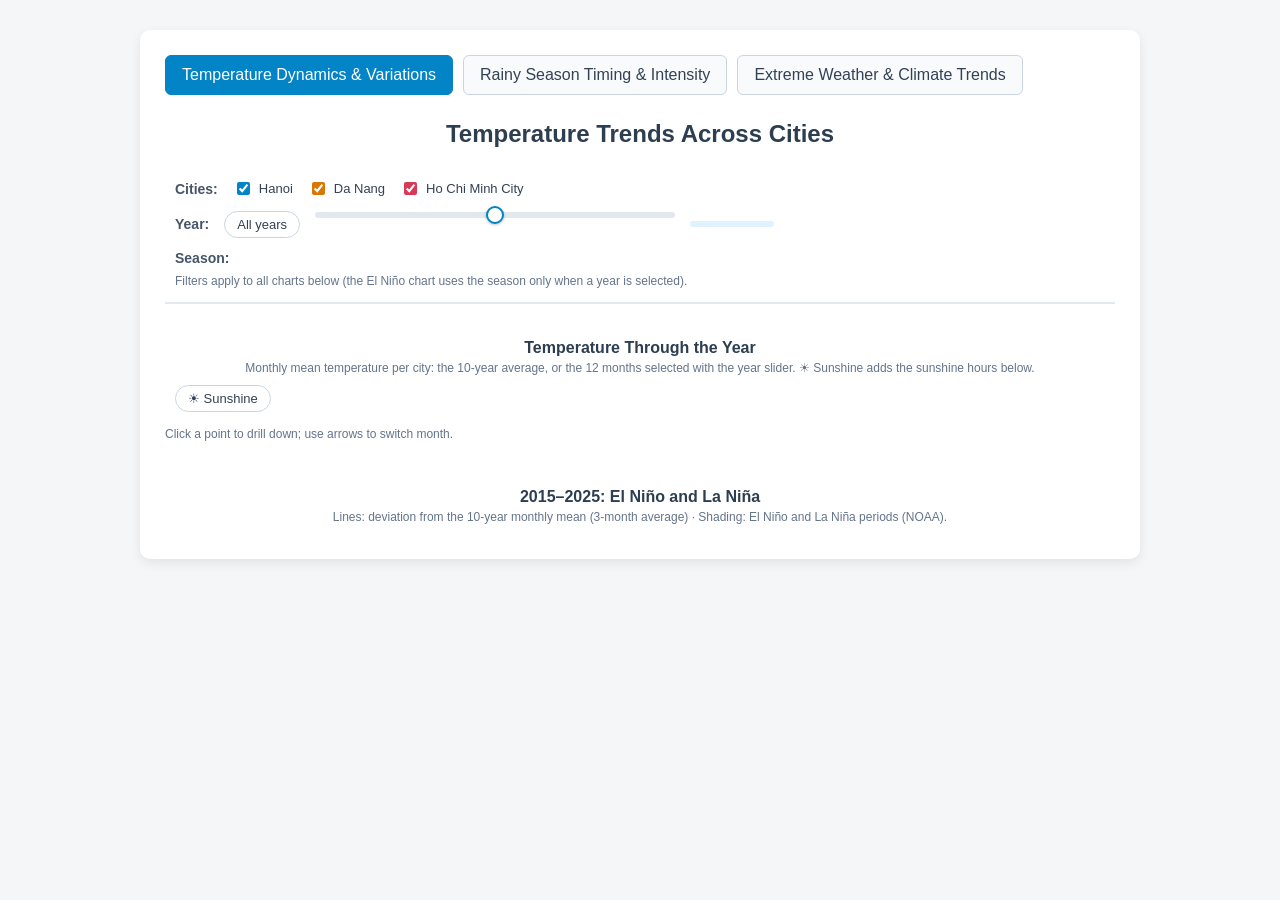
==== commit bbe918e8: "Add rolling year slider with step buttons, fix day view y-axis" ====
--- a/index.html
+++ b/index.html
@@ -58,8 +58,8 @@
                 <p class="temperature-chart-note temperature-filters-note">Filters apply to all charts below (the El Niño chart uses the season only when a year is selected).</p>
             </div>
 
-            <h4 class="temperature-chart-title">A Typical Year</h4>
-            <p class="temperature-chart-note">Monthly mean temperature per city. Click a point to see that month in every year and its single days; ☀ Sunshine adds the sunshine hours below.</p>
+            <h4 class="temperature-chart-title">Temperature Through the Year</h4>
+            <p class="temperature-chart-note">Monthly mean temperature per city: the 10-year average, or the 12 months selected with the year slider. ☀ Sunshine adds the sunshine hours below.</p>
             <div class="controls temperature-filter-bar">
                 <button id="temperatureSunshineToggle" class="temperature-season" type="button" aria-pressed="false">☀ Sunshine</button>
             </div>
--- a/css/dashboard.css
+++ b/css/dashboard.css
@@ -457,13 +457,16 @@
     box-shadow: 0 0 0 4px rgba(2, 132, 199, 0.2);
 }
 
+/* Each year label sits at the January of its year (its position is set in temperatureShared.js) */
 .temperature-year-ticks {
-    display: flex;
-    justify-content: space-between;
-    margin: 2px -4px 0;
+    position: relative;
+    height: 16px;
+    margin-top: 2px;
 }
 
 .temperature-year-ticks button {
+    position: absolute;
+    transform: translateX(-50%);
     width: 26px;
     padding: 0;
     border: none;
@@ -489,6 +492,30 @@
 .temperature-year-ticks button.active {
     color: #0284c7;
     font-weight: 700;
+}
+
+/* Buttons left and right of the year slider, one step back or forward */
+.temperature-step-button {
+    width: 28px;
+    height: 28px;
+    padding: 0;
+    border: 1px solid #cbd5e1;
+    border-radius: 50%;
+    background: #fff;
+    color: #334155;
+    font-size: 16px;
+    line-height: 1;
+    cursor: pointer;
+}
+
+.temperature-step-button:hover:not(:disabled) {
+    border-color: #0284c7;
+    color: #0284c7;
+}
+
+.temperature-step-button:disabled {
+    opacity: 0.4;
+    cursor: default;
 }
 
 .temperature-year-value {
@@ -548,7 +575,7 @@
     color: #fff;
 }
 
-/* Sunshine strips below "A Typical Year", folded out with the "☀ Sunshine" button */
+/* Sunshine strips below "Temperature Through the Year", folded out with the "☀ Sunshine" button */
 .temperature-sunshine-strips {
     max-height: 0;
     overflow: hidden;
@@ -559,7 +586,7 @@
     max-height: 400px;
 }
 
-/* Drill-down path of "A Typical Year", e.g. "All years › April › 2019" */
+/* Drill-down path of "Temperature Through the Year", e.g. "All years › April › 2019" */
 .temperature-path {
     display: flex;
     align-items: center;
@@ -651,7 +678,7 @@
     font-size: 11px;
 }
 
-/* One-line usage hint above "A Typical Year" */
+/* One-line usage hint above "Temperature Through the Year" */
 .temperature-chart-hint {
     margin: 0 0 4px;
     color: #64748b;
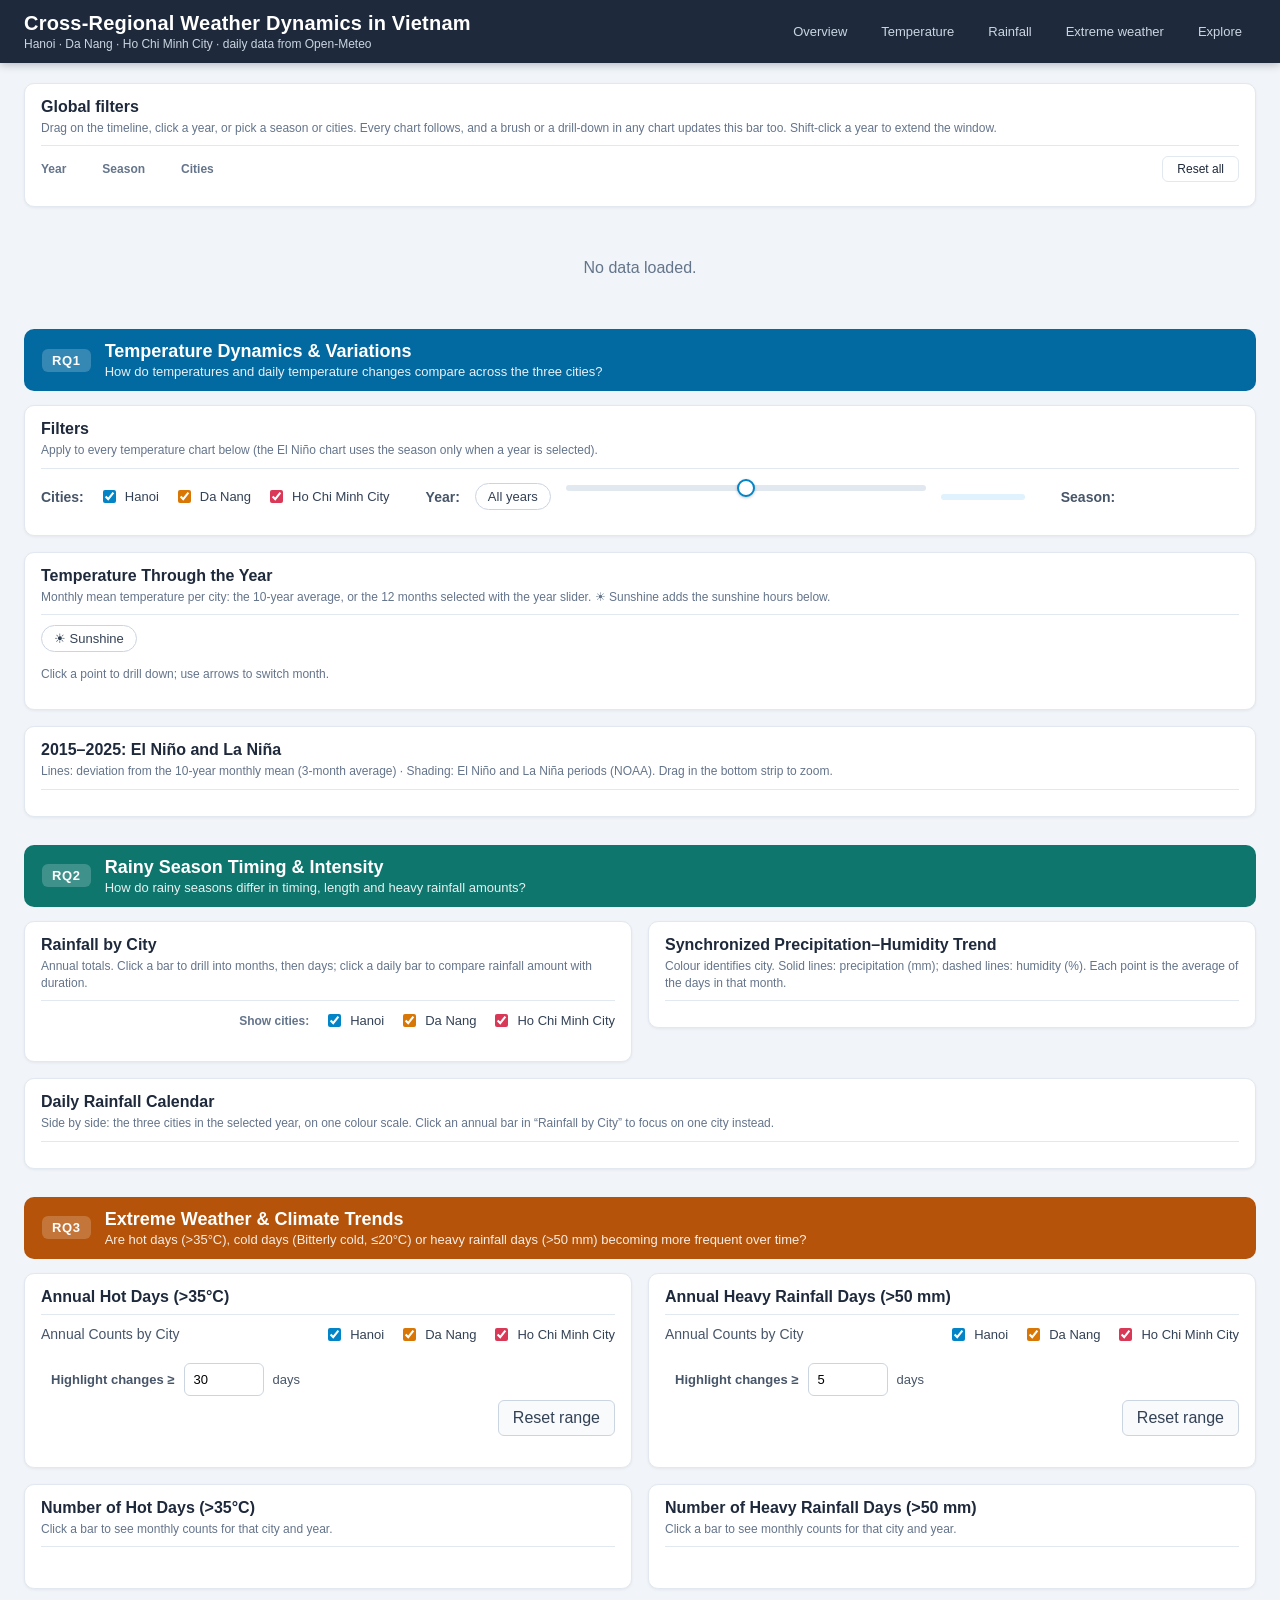
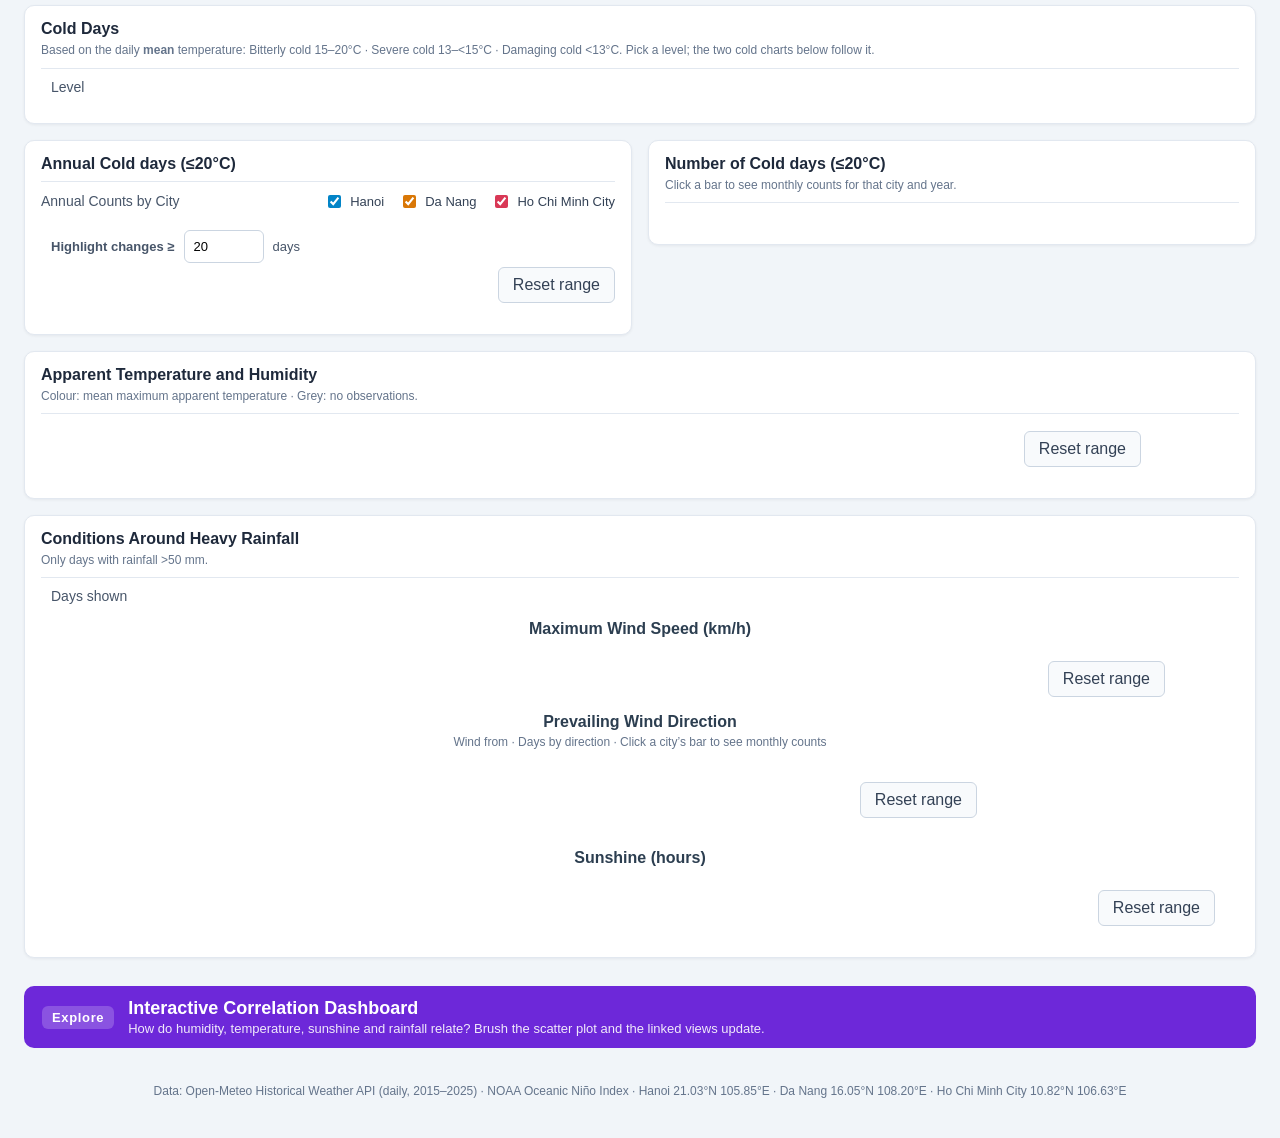
==== commit 142e8d9c: "Rename dashboard to index" ====
--- a/index.html
+++ b/index.html
@@ -1,268 +1,771 @@
-<!DOCTYPE html>
+<!doctype html>
 <html lang="en">
-<head>
-    <meta charset="UTF-8">
-    <meta name="viewport" content="width=device-width, initial-scale=1.0">
-    <title>Weather Dashboard</title>
+  <head>
+    <meta charset="UTF-8" />
+    <meta name="viewport" content="width=device-width, initial-scale=1.0" />
+    <title>
+      Weather Dashboard – Cross-Regional Weather Dynamics in Vietnam
+    </title>
     <!-- Favicon -->
-    <link rel="icon" href="assets/icons/meteorology.png" type="image/png">
-    <!-- Stylesheets -->
-    <link rel="stylesheet" href="css/style.css">
-    <link rel="stylesheet" href="css/dashboard.css">
-    <link rel="stylesheet" href="css/extremes.css">
+    <link rel="icon" href="assets/icons/meteorology.png" type="image/png" />
+    <!-- Stylesheets: the three panels' own CSS is reused unchanged -->
+    <link rel="stylesheet" href="css/style.css" />
+    <link rel="stylesheet" href="css/dashboard.css" />
+    <link rel="stylesheet" href="css/extremes.css" />
+    <!-- Layout of this one-page dashboard (cards, KPI row, grid) -->
+    <link rel="stylesheet" href="css/dashboard-page.css" />
+    <link rel="stylesheet" href="css/correlation.css" />
     <!-- Load D3.js v7 -->
     <script src="https://d3js.org/d3.v7.min.js"></script>
-</head>
-<body>
-
-    <div class="container">
-        <!-- Dashboard tabs -->
-        <nav class="tabs" aria-label="Weather sections">
-            <button class="tab-button active" data-tab="temperature" aria-controls="temperature" aria-pressed="true">Temperature Dynamics &amp; Variations</button>
-            <button class="tab-button" data-tab="rainfall" aria-controls="rainfall" aria-pressed="false">Rainy Season Timing &amp; Intensity</button>
-            <button class="tab-button" data-tab="extremes" aria-controls="extremes" aria-pressed="false">Extreme Weather &amp; Climate Trends</button>
+  </head>
+  <body class="dashboard-page">
+    <!-- ===== Header ===== -->
+    <header class="dash-header">
+      <div class="dash-header-inner">
+        <div class="dash-title">
+          <h1>Cross-Regional Weather Dynamics in Vietnam</h1>
+          <p id="dashMeta">
+            Hanoi · Da Nang · Ho Chi Minh City · daily data from Open-Meteo
+          </p>
+        </div>
+        <button
+          id="dashFilterPill"
+          class="dash-pill"
+          type="button"
+          hidden
+          title="Clear all filters"
+        ></button>
+        <nav class="dash-nav" aria-label="Dashboard sections">
+          <a href="#controls" data-spy="controls">Overview</a>
+          <a href="#temperature" data-spy="temperature">Temperature</a>
+          <a href="#rainfall" data-spy="rainfall">Rainfall</a>
+          <a href="#extremes" data-spy="extremes">Extreme weather</a>
+          <a href="#correlation" data-spy="correlation">Explore</a>
         </nav>
-
-        <section id="temperature" class="tab-panel">
-            <h2>Temperature Trends Across Cities</h2>
-
-            <!-- Filters for all temperature charts -->
+      </div>
+    </header>
+
+    <main class="dash">
+      <!-- ===== Global filters: one shared state for every chart (js/dashboardSync.js) ===== -->
+      <section id="controls" class="dash-section" aria-label="Global filters">
+        <article class="card card-wide controls-card">
+          <header class="card-head">
+            <h3>Global filters</h3>
+            <p>
+              Drag on the timeline, click a year, or pick a season or cities.
+              Every chart follows, and a brush or a drill-down in any chart
+              updates this bar too. Shift-click a year to extend the window.
+            </p>
+          </header>
+          <div class="gc-row">
+            <div class="gc-group">
+              <span class="gc-label">Year</span>
+              <div id="gcYears" class="chip-row"></div>
+            </div>
+            <div class="gc-group">
+              <span class="gc-label">Season</span>
+              <div id="gcSeasons" class="chip-row"></div>
+            </div>
+            <div class="gc-group">
+              <span class="gc-label">Cities</span>
+              <div id="gcCities" class="chip-row"></div>
+            </div>
+            <button id="gcReset" class="extreme-reset" type="button">
+              Reset all
+            </button>
+          </div>
+          <div id="gcTimeline" class="gc-timeline"></div>
+          <p id="gcSummary" class="gc-summary" aria-live="polite"></p>
+        </article>
+      </section>
+
+      <!-- ===== KPI scorecard (filled by js/dashboard.js; follows the global filters) ===== -->
+      <section id="kpis" class="dash-section" aria-label="Key figures by city">
+        <p id="kpiScope" class="kpi-scope"></p>
+        <div id="kpiRow" class="kpi-row">
+          <p class="kpi-loading">Loading data…</p>
+        </div>
+      </section>
+
+      <!-- ===== RQ1: Temperature ===== -->
+      <section id="temperature" class="dash-section">
+        <div class="band band-temperature">
+          <span class="band-tag">RQ1</span>
+          <div>
+            <h2>Temperature Dynamics &amp; Variations</h2>
+            <p>
+              How do temperatures and daily temperature changes compare across
+              the three cities?
+            </p>
+          </div>
+        </div>
+
+        <div class="dash-grid">
+          <article class="card card-wide card-filters">
+            <header class="card-head">
+              <h3>Filters</h3>
+              <p>
+                Apply to every temperature chart below (the El Niño chart uses
+                the season only when a year is selected).
+              </p>
+            </header>
             <div class="temperature-filters">
-                <div class="controls temperature-filter-bar">
-                    <span class="view-label">Cities:</span>
-                    <div id="cityFilters" class="city-filters">
-                        <label class="filter-label hanoi-label">
-                            <input type="checkbox" value="Hanoi" checked> Hanoi
-                        </label>
-                        <label class="filter-label danang-label">
-                            <input type="checkbox" value="Da Nang" checked> Da Nang
-                        </label>
-                        <label class="filter-label hcm-label">
-                            <input type="checkbox" value="Ho Chi Minh City" checked> Ho Chi Minh City
-                        </label>
-                    </div>
+              <div class="controls temperature-filter-bar">
+                <span class="view-label">Cities:</span>
+                <div id="cityFilters" class="city-filters">
+                  <label class="filter-label hanoi-label">
+                    <input type="checkbox" value="Hanoi" checked /> Hanoi
+                  </label>
+                  <label class="filter-label danang-label">
+                    <input type="checkbox" value="Da Nang" checked /> Da Nang
+                  </label>
+                  <label class="filter-label hcm-label">
+                    <input type="checkbox" value="Ho Chi Minh City" checked />
+                    Ho Chi Minh City
+                  </label>
                 </div>
-                <div class="controls temperature-filter-bar">
-                    <label class="view-label" for="temperatureYear">Year:</label>
-                    <button id="temperatureAllYears" class="temperature-season" type="button">All years</button>
-                    <div id="temperatureYearSlider" class="temperature-year-slider">
-                        <input type="range" id="temperatureYear" step="1">
-                        <div id="temperatureYearTicks" class="temperature-year-ticks"></div>
-                    </div>
-                    <output id="temperatureYearValue" class="temperature-year-value" for="temperatureYear"></output>
+              </div>
+              <div class="controls temperature-filter-bar">
+                <label class="view-label" for="temperatureYear">Year:</label>
+                <button
+                  id="temperatureAllYears"
+                  class="temperature-season"
+                  type="button"
+                >
+                  All years
+                </button>
+                <div id="temperatureYearSlider" class="temperature-year-slider">
+                  <input type="range" id="temperatureYear" step="1" />
+                  <div
+                    id="temperatureYearTicks"
+                    class="temperature-year-ticks"
+                  ></div>
                 </div>
-                <div class="controls temperature-filter-bar">
-                    <span class="view-label">Season:</span>
-                    <div id="temperatureSeasonFilter" class="temperature-season-filter" role="group" aria-label="Season filter"></div>
+                <output
+                  id="temperatureYearValue"
+                  class="temperature-year-value"
+                  for="temperatureYear"
+                ></output>
+              </div>
+              <div class="controls temperature-filter-bar">
+                <span class="view-label">Season:</span>
+                <div
+                  id="temperatureSeasonFilter"
+                  class="temperature-season-filter"
+                  role="group"
+                  aria-label="Season filter"
+                ></div>
+              </div>
+            </div>
+          </article>
+
+          <article class="card card-wide">
+            <header class="card-head">
+              <h3>Temperature Through the Year</h3>
+              <p>
+                Monthly mean temperature per city: the 10-year average, or the
+                12 months selected with the year slider. ☀ Sunshine adds the
+                sunshine hours below.
+              </p>
+            </header>
+            <div class="controls temperature-filter-bar">
+              <button
+                id="temperatureSunshineToggle"
+                class="temperature-season"
+                type="button"
+                aria-pressed="false"
+              >
+                ☀ Sunshine
+              </button>
+            </div>
+            <p class="temperature-chart-hint">
+              Click a point to drill down; use arrows to switch month.
+            </p>
+            <nav
+              id="temperatureFingerprintPath"
+              class="temperature-path"
+              aria-label="Drill-down path"
+            ></nav>
+            <div
+              id="temperature-fingerprint-chart"
+              class="temperature-chart"
+            ></div>
+            <div
+              id="temperature-fingerprint-sunshine"
+              class="temperature-chart temperature-sunshine-strips"
+            ></div>
+          </article>
+
+          <article class="card card-wide">
+            <header class="card-head">
+              <h3>2015–2025: El Niño and La Niña</h3>
+              <p>
+                Lines: deviation from the 10-year monthly mean (3-month
+                average) · Shading: El Niño and La Niña periods (NOAA). Drag in
+                the bottom strip to zoom.
+              </p>
+            </header>
+            <div
+              id="temperature-timeline-chart"
+              class="temperature-chart"
+            ></div>
+          </article>
+        </div>
+      </section>
+
+      <!-- ===== RQ2: Rainfall ===== -->
+      <section id="rainfall" class="dash-section">
+        <div class="band band-rainfall">
+          <span class="band-tag">RQ2</span>
+          <div>
+            <h2>Rainy Season Timing &amp; Intensity</h2>
+            <p>
+              How do rainy seasons differ in timing, length and heavy rainfall
+              amounts?
+            </p>
+          </div>
+        </div>
+
+        <div class="dash-grid">
+          <article class="card">
+            <header class="card-head">
+              <h3>Rainfall by City</h3>
+              <p>
+                Annual totals. Click a bar to drill into months, then days;
+                click a daily bar to compare rainfall amount with duration.
+              </p>
+            </header>
+            <div class="controls">
+              <div class="controls-left">
+                <button id="rainfallBackButton" class="back-btn">← Back</button>
+                <span id="rainfallViewLabel" class="view-label"></span>
+              </div>
+              <div
+                id="rainfallCityFilters"
+                class="city-filters rainfall-city-filters"
+                role="group"
+                aria-label="Filter rainfall charts by city"
+              >
+                <span class="filter-group-label">Show cities:</span>
+                <label class="filter-label hanoi-label">
+                  <input type="checkbox" value="Hanoi" checked /> Hanoi
+                </label>
+                <label class="filter-label danang-label">
+                  <input type="checkbox" value="Da Nang" checked /> Da Nang
+                </label>
+                <label class="filter-label hcm-label">
+                  <input type="checkbox" value="Ho Chi Minh City" checked /> Ho
+                  Chi Minh City
+                </label>
+              </div>
+            </div>
+            <div id="rainfall-chart"></div>
+
+            <section
+              id="rainfall-duration-breakdown"
+              class="rainfall-duration-breakdown"
+              hidden
+            >
+              <h3>Daily Rainfall Amount vs. Duration</h3>
+              <p>
+                Each point is one day in the selected month. Farther right means
+                more rainfall; higher means more hours of rain. High rainfall
+                over few hours suggests a brief, intense event; moderate
+                rainfall over many hours suggests persistent rain. The selected
+                day is highlighted.
+              </p>
+              <p
+                id="rainfall-duration-summary"
+                class="rainfall-duration-summary"
+              ></p>
+              <div
+                id="rainfall-duration-chart"
+                class="rainfall-duration-chart"
+              ></div>
+            </section>
+          </article>
+
+          <article class="card">
+            <header class="card-head">
+              <h3>Synchronized Precipitation–Humidity Trend</h3>
+              <p>
+                Colour identifies city. Solid lines: precipitation (mm); dashed
+                lines: humidity (%). Each point is the average of the days in
+                that month.
+              </p>
+            </header>
+            <div
+              id="precipitation-humidity-chart"
+              class="precipitation-humidity-chart"
+            ></div>
+          </article>
+
+          <article class="card card-wide">
+            <header class="card-head">
+              <h3>Daily Rainfall Calendar</h3>
+              <p>
+                Side by side: the three cities in the selected year, on one
+                colour scale. Click an annual bar in “Rainfall by City” to focus
+                on one city instead.
+              </p>
+            </header>
+            <div class="rainfall-calendar-layout">
+              <div id="rainfall-heatmap"></div>
+              <aside id="rainfall-detail" hidden></aside>
+            </div>
+          </article>
+        </div>
+      </section>
+
+      <!-- ===== RQ3: Extreme weather ===== -->
+      <section id="extremes" class="dash-section">
+        <div class="band band-extremes">
+          <span class="band-tag">RQ3</span>
+          <div>
+            <h2>Extreme Weather &amp; Climate Trends</h2>
+            <p>
+              Are hot days (&gt;35°C), cold days (Bitterly cold, ≤20°C) or heavy rainfall
+              days (&gt;50 mm) becoming more frequent over time?
+            </p>
+          </div>
+        </div>
+
+        <div class="dash-grid">
+          <article class="card">
+            <header class="card-head">
+              <h3>Annual Hot Days (&gt;35°C)</h3>
+            </header>
+            <div class="controls">
+              <span class="view-label">Annual Counts by City</span>
+              <div id="extremeCityFilters" class="city-filters">
+                <label class="filter-label hanoi-label">
+                  <input type="checkbox" value="Hanoi" checked /> Hanoi
+                </label>
+                <label class="filter-label danang-label">
+                  <input type="checkbox" value="Da Nang" checked /> Da Nang
+                </label>
+                <label class="filter-label hcm-label">
+                  <input type="checkbox" value="Ho Chi Minh City" checked /> Ho
+                  Chi Minh City
+                </label>
+              </div>
+            </div>
+            <div class="extreme-chart-layout">
+              <div id="hot-days-chart" class="extreme-chart"></div>
+              <div class="extreme-threshold">
+                <label for="hotDaysChangeThreshold">Highlight changes ≥</label>
+                <div class="extreme-threshold-value">
+                  <input
+                    id="hotDaysChangeThreshold"
+                    type="number"
+                    min="1"
+                    max="366"
+                    step="1"
+                    value="30"
+                    required
+                  />
+                  <span>days</span>
                 </div>
-                <p class="temperature-chart-note temperature-filters-note">Filters apply to all charts below (the El Niño chart uses the season only when a year is selected).</p>
-            </div>
-
-            <h4 class="temperature-chart-title">Temperature Through the Year</h4>
-            <p class="temperature-chart-note">Monthly mean temperature per city: the 10-year average, or the 12 months selected with the year slider. ☀ Sunshine adds the sunshine hours below.</p>
-            <div class="controls temperature-filter-bar">
-                <button id="temperatureSunshineToggle" class="temperature-season" type="button" aria-pressed="false">☀ Sunshine</button>
-            </div>
-            <p class="temperature-chart-hint">Click a point to drill down; use arrows to switch month.</p>
-            <nav id="temperatureFingerprintPath" class="temperature-path" aria-label="Drill-down path"></nav>
-            <div id="temperature-fingerprint-chart" class="temperature-chart"></div>
-            <div id="temperature-fingerprint-sunshine" class="temperature-chart temperature-sunshine-strips"></div>
-
-            <h4 class="temperature-chart-title">2015–2025: El Niño and La Niña</h4>
-            <p class="temperature-chart-note">Lines: deviation from the 10-year monthly mean (3-month average) · Shading: El Niño and La Niña periods (NOAA).</p>
-            <div id="temperature-timeline-chart" class="temperature-chart"></div>
-        </section>
-
-        <section id="rainfall" class="tab-panel" hidden>
-            <h2>Rainfall Across Cities</h2>
-            <div class="controls">
-                <div class="controls-left">
-                    <button id="rainfallBackButton" class="back-btn">← Back</button>
-                    <span id="rainfallViewLabel" class="view-label"></span>
-                </div>              
-                <div id="rainfallCityFilters" class="city-filters rainfall-city-filters" role="group" aria-label="Filter rainfall charts by city">
-                    <span class="filter-group-label">Show cities:</span>
-                    <label class="filter-label hanoi-label">
-                        <input type="checkbox" value="Hanoi" checked> Hanoi
-                    </label>
-                    <label class="filter-label danang-label">
-                        <input type="checkbox" value="Da Nang" checked> Da Nang
-                    </label>
-                    <label class="filter-label hcm-label">
-                        <input type="checkbox" value="Ho Chi Minh City" checked> Ho Chi Minh City
-                    </label>
+              </div>
+            </div>
+            <div class="extreme-zoom-row">
+              <div
+                id="hotDaysBrush"
+                class="extreme-chart extreme-overview"
+              ></div>
+              <button id="hotDaysResetZoom" class="extreme-reset" type="button">
+                Reset range
+              </button>
+            </div>
+            <div class="controls">
+              <span
+                id="hotDaysYearRange"
+                class="view-label"
+                aria-live="polite"
+              ></span>
+            </div>
+          </article>
+
+          <article class="card">
+            <header class="card-head">
+              <h3>Annual Heavy Rainfall Days (&gt;50 mm)</h3>
+            </header>
+            <div class="controls">
+              <span class="view-label">Annual Counts by City</span>
+              <div id="heavyRainCityFilters" class="city-filters">
+                <label class="filter-label hanoi-label">
+                  <input type="checkbox" value="Hanoi" checked /> Hanoi
+                </label>
+                <label class="filter-label danang-label">
+                  <input type="checkbox" value="Da Nang" checked /> Da Nang
+                </label>
+                <label class="filter-label hcm-label">
+                  <input type="checkbox" value="Ho Chi Minh City" checked /> Ho
+                  Chi Minh City
+                </label>
+              </div>
+            </div>
+            <div class="extreme-chart-layout">
+              <div id="heavy-rain-days-chart" class="extreme-chart"></div>
+              <div class="extreme-threshold">
+                <label for="heavyRainDaysChangeThreshold"
+                  >Highlight changes ≥</label
+                >
+                <div class="extreme-threshold-value">
+                  <input
+                    id="heavyRainDaysChangeThreshold"
+                    type="number"
+                    min="1"
+                    max="366"
+                    step="1"
+                    value="5"
+                    required
+                  />
+                  <span>days</span>
                 </div>
-            </div>
-            <div id="rainfall-chart"></div>
-
-            <section id="rainfall-duration-breakdown" class="rainfall-duration-breakdown" hidden>
-                <h3>Daily Rainfall Amount vs. Duration</h3>
-                <p>Each point is one day in the selected month. Farther right means more rainfall; higher means more hours of rain. High rainfall over few hours suggests a brief, intense event; moderate rainfall over many hours suggests persistent rain. The selected day is highlighted.</p>
-                <p id="rainfall-duration-summary" class="rainfall-duration-summary"></p>
-                <div id="rainfall-duration-chart" class="rainfall-duration-chart"></div>
-            </section>
-
-            <h3>Daily Rainfall Calendar</h3>
-            <div class="rainfall-calendar-layout">
-            <div id="rainfall-heatmap"></div>
-
-            <aside id="rainfall-detail" hidden></aside>
-            </div>
-
-            <h3 class="extreme-chart-title">Synchronized Precipitation–Humidity Trend</h3>
-            <p class="chart-description">Color identifies city. Solid lines show precipitation (mm); dashed lines show humidity (%). 
-                The precipitation and humidity values for each month in the original chart represent the averages for that specific month over the period from 2015 to 2025.
-                For monthly data, the values are averages of each day's measurements. (Example: the value of precipitation and humidity of June, 2020 is the average of all
-                dates in that month)</p>
-            <div id="precipitation-humidity-chart" class="precipitation-humidity-chart"></div>
-        </section>
-
-        <section id="extremes" class="tab-panel" hidden>
-            <h2>Annual Extreme Trend Lines</h2>
-            <h3 class="extreme-chart-title">Annual Hot Days (&gt;35°C)</h3>
-            <div class="controls">
-                <span class="view-label">Annual Counts by City</span>
-                <div id="extremeCityFilters" class="city-filters">
-                    <label class="filter-label hanoi-label">
-                        <input type="checkbox" value="Hanoi" checked> Hanoi
-                    </label>
-                    <label class="filter-label danang-label">
-                        <input type="checkbox" value="Da Nang" checked> Da Nang
-                    </label>
-                    <label class="filter-label hcm-label">
-                        <input type="checkbox" value="Ho Chi Minh City" checked> Ho Chi Minh City
-                    </label>
+              </div>
+            </div>
+            <div class="extreme-zoom-row">
+              <div
+                id="heavyRainDaysBrush"
+                class="extreme-chart extreme-overview"
+              ></div>
+              <button
+                id="heavyRainDaysResetZoom"
+                class="extreme-reset"
+                type="button"
+              >
+                Reset range
+              </button>
+            </div>
+            <div class="controls">
+              <span
+                id="heavyRainDaysYearRange"
+                class="view-label"
+                aria-live="polite"
+              ></span>
+            </div>
+          </article>
+
+          <article class="card">
+            <header class="card-head">
+              <h3>Number of Hot Days (&gt;35°C)</h3>
+              <p>Click a bar to see monthly counts for that city and year.</p>
+            </header>
+            <div
+              id="extremeFrequencyLegend"
+              class="extreme-frequency-legend"
+              role="list"
+              aria-label="City colours for hot day frequency"
+            ></div>
+            <nav
+              id="extreme-frequency-hot-path"
+              class="extreme-frequency-path"
+              aria-label="Hot day frequency navigation"
+              hidden
+            ></nav>
+            <div id="extreme-frequency-hot" class="extreme-chart"></div>
+          </article>
+
+          <article class="card">
+            <header class="card-head">
+              <h3>Number of Heavy Rainfall Days (&gt;50 mm)</h3>
+              <p>Click a bar to see monthly counts for that city and year.</p>
+            </header>
+            <div
+              id="extremeRainFrequencyLegend"
+              class="extreme-frequency-legend"
+              role="list"
+              aria-label="City colours for heavy rainfall frequency"
+            ></div>
+            <nav
+              id="extreme-frequency-rain-path"
+              class="extreme-frequency-path"
+              aria-label="Heavy rainfall frequency navigation"
+              hidden
+            ></nav>
+            <div id="extreme-frequency-rain" class="extreme-chart"></div>
+          </article>
+
+          <article class="card card-wide">
+            <header class="card-head">
+              <h3>Cold Days</h3>
+              <p>
+                Based on the daily <strong>mean</strong> temperature: Bitterly cold
+                15–20°C · Severe cold 13–&lt;15°C · Damaging cold &lt;13°C. Pick a level;
+                the two cold charts below follow it.
+              </p>
+            </header>
+            <div class="extreme-level-toolbar">
+              <span class="view-label">Level</span>
+              <div id="extremeColdLevel"></div>
+            </div>
+          </article>
+
+          <article class="card">
+            <header class="card-head">
+              <h3 id="coldTrendTitle">Annual Cold days (≤20°C)</h3>
+            </header>
+            <div class="controls">
+              <span class="view-label">Annual Counts by City</span>
+              <div id="coldCityFilters" class="city-filters">
+                <label class="filter-label hanoi-label">
+                  <input type="checkbox" value="Hanoi" checked /> Hanoi
+                </label>
+                <label class="filter-label danang-label">
+                  <input type="checkbox" value="Da Nang" checked /> Da Nang
+                </label>
+                <label class="filter-label hcm-label">
+                  <input type="checkbox" value="Ho Chi Minh City" checked /> Ho
+                  Chi Minh City
+                </label>
+              </div>
+            </div>
+            <div class="extreme-chart-layout">
+              <div id="cold-days-chart" class="extreme-chart"></div>
+              <div class="extreme-threshold">
+                <label for="coldDaysChangeThreshold">Highlight changes ≥</label>
+                <div class="extreme-threshold-value">
+                  <input
+                    id="coldDaysChangeThreshold"
+                    type="number"
+                    min="1"
+                    max="366"
+                    step="1"
+                    value="20"
+                    required
+                  />
+                  <span>days</span>
                 </div>
-            </div>
-            <div class="extreme-chart-layout">
-            <div id="hot-days-chart" class="extreme-chart"></div>
-                <div class="extreme-threshold">
-                    <label for="hotDaysChangeThreshold">Highlight changes ≥</label>
-                    <div class="extreme-threshold-value">
-                        <input id="hotDaysChangeThreshold" type="number" min="1" max="366" step="1" value="30" required>
-                        <span>days</span>
-                    </div>
-                </div>
+              </div>
             </div>
             <div class="extreme-zoom-row">
-                <div id="hotDaysBrush" class="extreme-chart extreme-overview"></div>
-                <button id="hotDaysResetZoom" class="extreme-reset" type="button">Reset range</button>
-            </div>
-            <div class="controls">
-                <span id="hotDaysYearRange" class="view-label" aria-live="polite"></span>
-            </div>
-            <h3 class="extreme-chart-title">Annual Heavy Rainfall Days (&gt;50 mm)</h3>
-            <div class="controls">
-                <span class="view-label">Annual Counts by City</span>
-                <div id="heavyRainCityFilters" class="city-filters">
-                    <label class="filter-label hanoi-label">
-                        <input type="checkbox" value="Hanoi" checked> Hanoi
-                    </label>
-                    <label class="filter-label danang-label">
-                        <input type="checkbox" value="Da Nang" checked> Da Nang
-                    </label>
-                    <label class="filter-label hcm-label">
-                        <input type="checkbox" value="Ho Chi Minh City" checked> Ho Chi Minh City
-                    </label>
-                </div>
-            </div>
-            <div class="extreme-chart-layout">
-            <div id="heavy-rain-days-chart" class="extreme-chart"></div>
-                <div class="extreme-threshold">
-                    <label for="heavyRainDaysChangeThreshold">Highlight changes ≥</label>
-                    <div class="extreme-threshold-value">
-                        <input id="heavyRainDaysChangeThreshold" type="number" min="1" max="366" step="1" value="5" required>
-                        <span>days</span>
-                    </div>
-                </div>
-            </div>
+              <div
+                id="coldDaysBrush"
+                class="extreme-chart extreme-overview"
+              ></div>
+              <button
+                id="coldDaysResetZoom"
+                class="extreme-reset"
+                type="button"
+              >
+                Reset range
+              </button>
+            </div>
+            <div class="controls">
+              <span
+                id="coldDaysYearRange"
+                class="view-label"
+                aria-live="polite"
+              ></span>
+            </div>
+          </article>
+
+          <article class="card">
+            <header class="card-head">
+              <h3 id="coldFrequencyTitle">Number of Cold days (≤20°C)</h3>
+              <p>Click a bar to see monthly counts for that city and year.</p>
+            </header>
+            <div
+              id="extremeColdFrequencyLegend"
+              class="extreme-frequency-legend"
+              role="list"
+              aria-label="City colours for cold day frequency"
+            ></div>
+            <nav
+              id="extreme-frequency-cold-path"
+              class="extreme-frequency-path"
+              aria-label="Cold day frequency navigation"
+              hidden
+            ></nav>
+            <div id="extreme-frequency-cold" class="extreme-chart"></div>
+          </article>
+
+          <article class="card card-wide">
+            <header class="card-head">
+              <h3 id="extreme-heat-title">Apparent Temperature and Humidity</h3>
+              <p>
+                Colour: mean maximum apparent temperature · Grey: no
+                observations.
+              </p>
+            </header>
+            <div class="extreme-heatmap-toolbar">
+              <div
+                id="extremeHeatmapCities"
+                class="city-filters"
+                role="group"
+                aria-label="Cities for apparent temperature maps"
+              ></div>
+              <div
+                id="extreme-heatmap-legend"
+                class="extreme-chart extreme-colour-legend"
+              ></div>
+            </div>
+            <div id="extreme-heatmap" class="extreme-heatmap-grid"></div>
             <div class="extreme-zoom-row">
-                <div id="heavyRainDaysBrush" class="extreme-chart extreme-overview"></div>
-                <button id="heavyRainDaysResetZoom" class="extreme-reset" type="button">Reset range</button>
-            </div>
-            <div class="controls">
-                <span id="heavyRainDaysYearRange" class="view-label" aria-live="polite"></span>
-            </div>
-
-            <section class="extreme-analysis" aria-label="Extreme day frequency">
-                <h4 class="extreme-chart-title">Number of Hot Days (&gt;35°C)</h4>
-                <p class="extreme-note">Click a bar to see monthly counts for that city and year.</p>
-                <div id="extremeFrequencyLegend" class="extreme-frequency-legend" role="list" aria-label="City colours for hot day frequency"></div>
-                <nav id="extreme-frequency-hot-path" class="extreme-frequency-path" aria-label="Hot day frequency navigation" hidden></nav>
-                <div id="extreme-frequency-hot" class="extreme-chart"></div>
-                <h4 class="extreme-chart-title">Number of Heavy Rainfall Days (&gt;50 mm)</h4>
-                <p class="extreme-note">Click a bar to see monthly counts for that city and year.</p>
-                <div id="extremeRainFrequencyLegend" class="extreme-frequency-legend" role="list" aria-label="City colours for heavy rainfall frequency"></div>
-                <nav id="extreme-frequency-rain-path" class="extreme-frequency-path" aria-label="Heavy rainfall frequency navigation" hidden></nav>
-                <div id="extreme-frequency-rain" class="extreme-chart"></div>
-            </section>
-
-            <section class="extreme-analysis" aria-labelledby="extreme-heat-title">
-                <h3 id="extreme-heat-title" class="extreme-chart-title">Apparent Temperature and Humidity</h3>
-                <p class="extreme-note">Colour: mean maximum apparent temperature · Grey: no observations.</p>
-                <div class="extreme-heatmap-toolbar">
-                    <div id="extremeHeatmapCities" class="city-filters" role="group" aria-label="Cities for apparent temperature maps"></div>
-                    <div id="extreme-heatmap-legend" class="extreme-chart extreme-colour-legend"></div>
-                </div>
-                <div id="extreme-heatmap" class="extreme-heatmap-grid"></div>
+              <div
+                id="extremeHeatmapBrush"
+                class="extreme-chart extreme-overview"
+              ></div>
+              <button
+                id="extremeHeatmapResetRange"
+                class="extreme-reset"
+                type="button"
+              >
+                Reset range
+              </button>
+            </div>
+            <div class="controls">
+              <span
+                id="extremeHeatmapYearRange"
+                class="view-label"
+                aria-live="polite"
+              ></span>
+            </div>
+          </article>
+
+          <article class="card card-wide">
+            <header class="card-head">
+              <h3 id="extreme-storm-title">Conditions Around Heavy Rainfall</h3>
+              <p id="extreme-storm-note">Only days with rainfall &gt;50 mm.</p>
+            </header>
+            <div class="extreme-level-toolbar">
+              <span class="view-label">Days shown</span>
+              <div id="extremeEventType"></div>
+            </div>
+            <div id="extreme-storm-plots">
+              <h4 class="extreme-chart-title">Maximum Wind Speed (km/h)</h4>
+              <div
+                id="extremeWindCities"
+                class="city-filters"
+                role="group"
+                aria-label="Cities for maximum wind speed"
+              ></div>
+              <div id="extreme-storm-wind" class="extreme-chart"></div>
+              <div class="extreme-zoom-row">
+                <div
+                  id="extremeWindBrush"
+                  class="extreme-chart extreme-overview"
+                ></div>
+                <button
+                  id="extremeWindResetRange"
+                  class="extreme-reset"
+                  type="button"
+                >
+                  Reset range
+                </button>
+              </div>
+              <div class="controls">
+                <span
+                  id="extremeWindRange"
+                  class="view-label"
+                  aria-live="polite"
+                ></span>
+              </div>
+              <h4 class="extreme-chart-title">Prevailing Wind Direction</h4>
+              <p class="extreme-note">
+                Wind from · Days by direction · Click a city’s bar to see
+                monthly counts
+              </p>
+              <div class="extreme-direction-layout">
+                <div
+                  id="extremeStormDirectionLegend"
+                  class="extreme-city-legend"
+                  role="list"
+                  aria-label="Wind direction colours"
+                ></div>
+                <div
+                  id="extremeStormDirectionPath"
+                  class="extreme-frequency-path"
+                  aria-live="polite"
+                  hidden
+                ></div>
+                <div id="extreme-storm-direction" class="extreme-chart"></div>
                 <div class="extreme-zoom-row">
-                    <div id="extremeHeatmapBrush" class="extreme-chart extreme-overview"></div>
-                    <button id="extremeHeatmapResetRange" class="extreme-reset" type="button">Reset range</button>
+                  <div
+                    id="extremeDirectionBrush"
+                    class="extreme-chart extreme-overview"
+                  ></div>
+                  <button
+                    id="extremeDirectionResetRange"
+                    class="extreme-reset"
+                    type="button"
+                  >
+                    Reset range
+                  </button>
                 </div>
                 <div class="controls">
-                    <span id="extremeHeatmapYearRange" class="view-label" aria-live="polite"></span>
+                  <span
+                    id="extremeDirectionRange"
+                    class="view-label"
+                    aria-live="polite"
+                  ></span>
                 </div>
-            </section>
-
-            <section class="extreme-analysis" aria-labelledby="extreme-storm-title">
-                <h3 id="extreme-storm-title" class="extreme-chart-title">Conditions Around Heavy Rainfall</h3>
-                <p class="extreme-note">Only days with rainfall &gt;50 mm</p>
-                <div id="extreme-storm-plots">
-                    <h4 class="extreme-chart-title">Maximum Wind Speed (km/h)</h4>
-                    <div id="extremeWindCities" class="city-filters" role="group" aria-label="Cities for maximum wind speed"></div>
-                    <div id="extreme-storm-wind" class="extreme-chart"></div>
-                    <div class="extreme-zoom-row">
-                        <div id="extremeWindBrush" class="extreme-chart extreme-overview"></div>
-                        <button id="extremeWindResetRange" class="extreme-reset" type="button">Reset range</button>
-                    </div>
-                    <div class="controls">
-                        <span id="extremeWindRange" class="view-label" aria-live="polite"></span>
-                    </div>
-                    <h4 class="extreme-chart-title">Prevailing Wind Direction</h4>
-                    <p class="extreme-note">Wind from · Days by direction · Click a city’s bar to see monthly counts</p>
-                    <div class="extreme-direction-layout">
-                        <div id="extremeStormDirectionLegend" class="extreme-city-legend" role="list" aria-label="Wind direction colours"></div>
-                        <div id="extremeStormDirectionPath" class="extreme-frequency-path" aria-live="polite" hidden></div>
-                        <div id="extreme-storm-direction" class="extreme-chart"></div>
-                        <div class="extreme-zoom-row">
-                            <div id="extremeDirectionBrush" class="extreme-chart extreme-overview"></div>
-                            <button id="extremeDirectionResetRange" class="extreme-reset" type="button">Reset range</button>
-                        </div>
-                        <div class="controls">
-                            <span id="extremeDirectionRange" class="view-label" aria-live="polite"></span>
-                        </div>
-                        <aside class="extreme-direction-roses" aria-label="Wind roses for the selected date range">
-                            <div id="extremeDirectionRoses"></div>
-                        </aside>
-                    </div>
-                    <h4 class="extreme-chart-title">Sunshine (hours)</h4>
-                    <div id="extremeSunshineCities" class="city-filters" role="group" aria-label="Cities for sunshine duration"></div>
-                    <div id="extreme-storm-sunshine" class="extreme-chart"></div>
-                </div>
-                <div class="extreme-zoom-row">
-                    <div id="extremeStormBrush" class="extreme-chart extreme-overview"></div>
-                    <button id="extremeStormResetRange" class="extreme-reset" type="button">Reset range</button>
-                </div>
-                <div class="controls">
-                    <span id="extremeStormRange" class="view-label" aria-live="polite"></span>
-                </div>
-            </section>
-        </section>
-    </div>
-
-    <!-- Modular JavaScript Files -->
-    <script src="js/tabs.js"></script>
+                <aside
+                  class="extreme-direction-roses"
+                  aria-label="Wind roses for the selected date range"
+                >
+                  <div id="extremeDirectionRoses"></div>
+                </aside>
+              </div>
+              <h4 class="extreme-chart-title">Sunshine (hours)</h4>
+              <div
+                id="extremeSunshineCities"
+                class="city-filters"
+                role="group"
+                aria-label="Cities for sunshine duration"
+              ></div>
+              <div id="extreme-storm-sunshine" class="extreme-chart"></div>
+            </div>
+            <div class="extreme-zoom-row">
+              <div
+                id="extremeStormBrush"
+                class="extreme-chart extreme-overview"
+              ></div>
+              <button
+                id="extremeStormResetRange"
+                class="extreme-reset"
+                type="button"
+              >
+                Reset range
+              </button>
+            </div>
+            <div class="controls">
+              <span
+                id="extremeStormRange"
+                class="view-label"
+                aria-live="polite"
+              ></span>
+            </div>
+          </article>
+        </div>
+      </section>
+
+      <!-- ===== Linked views: scatter + distributions that share the filtered data ===== -->
+      <section id="correlation" class="dash-section">
+        <div class="band band-correlation">
+          <span class="band-tag">Explore</span>
+          <div>
+            <h2>Interactive Correlation Dashboard</h2>
+            <p>
+              How do humidity, temperature, sunshine and rainfall relate? Brush
+              the scatter plot and the linked views update.
+            </p>
+          </div>
+        </div>
+        <div id="correlationRoot"></div>
+      </section>
+
+      <footer class="dash-footer">
+        Data: Open-Meteo Historical Weather API (daily, 2015–2025) · NOAA
+        Oceanic Niño Index · Hanoi 21.03°N 105.85°E · Da Nang 16.05°N 108.20°E ·
+        Ho Chi Minh City 10.82°N 106.63°E
+      </footer>
+    </main>
+
+    <!-- Same modular scripts as index.html (tabs.js is not needed: no tabs here) -->
     <script src="js/utils.js"></script>
+    <script src="js/dashboardSync.js"></script>
     <script src="js/filters.js"></script>
     <script src="js/extremes/extremeShared.js"></script>
     <script src="js/extremes/extremeTrends.js"></script>
@@ -274,5 +777,10 @@
     <script src="js/temperature/temperatureTypicalYear.js"></script>
     <script src="js/temperature/temperatureElNino.js"></script>
     <script src="js/main.js"></script>
-</body>
+    <!-- Dashboard-only: shared views, global filter bar, correlation views, KPI row + nav highlight -->
+    <script src="js/dashboardViews.js"></script>
+    <script src="js/dashboardControls.js"></script>
+    <script src="js/correlation.js"></script>
+    <script src="js/dashboard.js"></script>
+  </body>
 </html>
--- a/css/dashboard-page.css
+++ b/css/dashboard-page.css
@@ -0,0 +1,527 @@
+/* Layout for dashboard.html only.
+   Chart styling stays in dashboard.css / extremes.css (unchanged); this file
+   only places the panels' charts into a one-page card grid. */
+
+:root {
+    --dash-bg: #f1f5f9;
+    --dash-card: #ffffff;
+    --dash-border: #e2e8f0;
+    --dash-ink: #1e293b;
+    --dash-muted: #64748b;
+    --band-temperature: #0369a1;
+    --band-rainfall: #0f766e;
+    --band-extremes: #b45309;
+}
+
+html {
+    scroll-padding-top: 90px;
+}
+
+body.dashboard-page {
+    padding: 0;
+    background: var(--dash-bg);
+}
+
+/* ---------- Header ---------- */
+.dash-header {
+    position: sticky;
+    top: 0;
+    z-index: 50;
+    background: #1e293b;
+    color: #fff;
+    box-shadow: 0 2px 8px rgba(15, 23, 42, 0.25);
+}
+
+.dash-header-inner {
+    display: flex;
+    align-items: center;
+    justify-content: space-between;
+    flex-wrap: wrap;
+    gap: 8px 24px;
+    max-width: 1560px;
+    margin: 0 auto;
+    padding: 12px 24px;
+}
+
+.dash-title h1 {
+    margin: 0;
+    font-size: 20px;
+    font-weight: 700;
+    letter-spacing: 0.01em;
+}
+
+.dash-title p {
+    margin: 2px 0 0;
+    color: #cbd5e1;
+    font-size: 12px;
+}
+
+.dash-nav {
+    display: flex;
+    flex-wrap: wrap;
+    gap: 6px;
+}
+
+.dash-nav a {
+    padding: 6px 14px;
+    border-radius: 999px;
+    color: #cbd5e1;
+    font-size: 13px;
+    text-decoration: none;
+}
+
+.dash-nav a:hover {
+    background: rgba(255, 255, 255, 0.12);
+    color: #fff;
+}
+
+.dash-nav a.active {
+    background: #0284C7;
+    color: #fff;
+}
+
+/* ---------- Page ---------- */
+.dash {
+    max-width: 1560px;
+    margin: 0 auto;
+    padding: 20px 24px 40px;
+}
+
+.dash-section {
+    margin-bottom: 28px;
+    scroll-margin-top: 80px;
+}
+
+/* ---------- KPI row ---------- */
+.kpi-row {
+    display: grid;
+    grid-template-columns: repeat(3, minmax(0, 1fr));
+    gap: 16px;
+}
+
+.kpi-loading {
+    grid-column: 1 / -1;
+    margin: 0;
+    padding: 24px;
+    color: var(--dash-muted);
+    text-align: center;
+}
+
+.kpi-city {
+    padding: 14px 16px 16px;
+    border: 1px solid var(--dash-border);
+    border-top: 4px solid var(--kpi-color);
+    border-radius: 10px;
+    background: var(--dash-card);
+    box-shadow: 0 1px 3px rgba(15, 23, 42, 0.06);
+}
+
+.kpi-city header {
+    display: flex;
+    align-items: baseline;
+    justify-content: space-between;
+    gap: 8px;
+    margin-bottom: 12px;
+}
+
+.kpi-city h2 {
+    margin: 0;
+    color: var(--kpi-color);
+    font-size: 17px;
+    text-align: left;
+}
+
+.kpi-city header span {
+    color: var(--dash-muted);
+    font-size: 11px;
+}
+
+.kpi-stats {
+    display: grid;
+    grid-template-columns: repeat(3, minmax(0, 1fr));
+    gap: 12px 10px;
+    margin: 0;
+}
+
+.kpi-stat dt {
+    color: var(--dash-muted);
+    font-size: 11px;
+    line-height: 1.3;
+}
+
+.kpi-stat dd {
+    margin: 2px 0 0;
+    color: var(--dash-ink);
+    font-size: 22px;
+    font-weight: 700;
+    line-height: 1.1;
+    font-variant-numeric: tabular-nums;
+}
+
+.kpi-stat dd small {
+    margin-left: 2px;
+    color: var(--dash-muted);
+    font-size: 11px;
+    font-weight: 500;
+}
+
+.kpi-trend {
+    display: block;
+    margin-top: 3px;
+    font-size: 11px;
+    font-weight: 600;
+}
+
+.kpi-trend.up {
+    color: #b91c1c;
+}
+
+.kpi-trend.down {
+    color: #0369a1;
+}
+
+.kpi-trend.flat {
+    color: var(--dash-muted);
+}
+
+/* ---------- Section bands (one per research question) ---------- */
+.band {
+    display: flex;
+    align-items: center;
+    gap: 14px;
+    margin-bottom: 14px;
+    padding: 12px 18px;
+    border-radius: 10px;
+    background: var(--band);
+    color: #fff;
+}
+
+.band-temperature {
+    --band: var(--band-temperature);
+}
+
+.band-rainfall {
+    --band: var(--band-rainfall);
+}
+
+.band-extremes {
+    --band: var(--band-extremes);
+}
+
+.band-tag {
+    padding: 4px 10px;
+    border-radius: 6px;
+    background: rgba(255, 255, 255, 0.2);
+    font-size: 13px;
+    font-weight: 700;
+    letter-spacing: 0.05em;
+}
+
+.band h2 {
+    margin: 0;
+    color: #fff;
+    font-size: 18px;
+    text-align: left;
+}
+
+.band p {
+    margin: 2px 0 0;
+    font-size: 13px;
+    opacity: 0.9;
+}
+
+/* ---------- Card grid ---------- */
+.dash-grid {
+    display: grid;
+    grid-template-columns: repeat(2, minmax(0, 1fr));
+    gap: 16px;
+    align-items: start;
+}
+
+.card {
+    min-width: 0;
+    padding: 14px 16px 16px;
+    border: 1px solid var(--dash-border);
+    border-radius: 10px;
+    background: var(--dash-card);
+    box-shadow: 0 1px 3px rgba(15, 23, 42, 0.06);
+}
+
+.card-wide {
+    grid-column: 1 / -1;
+}
+
+.card-head {
+    margin-bottom: 10px;
+    padding-bottom: 8px;
+    border-bottom: 1px solid var(--dash-border);
+}
+
+.card-head h3 {
+    margin: 0;
+    color: var(--dash-ink);
+    font-size: 16px;
+    font-weight: 700;
+}
+
+.card-head p {
+    margin: 4px 0 0;
+    color: var(--dash-muted);
+    font-size: 12px;
+    line-height: 1.45;
+}
+
+.card-filters .temperature-filters {
+    margin-bottom: 0;
+    padding: 0;
+    border-bottom: 0;
+    display: flex;
+    flex-wrap: wrap;
+    gap: 4px 36px;
+}
+
+.card-filters .temperature-filters .controls {
+    margin-bottom: 4px;
+}
+
+/* The panels' own titles/margins were written for a long page; tighten them in cards. */
+.card h3.extreme-chart-title,
+.card h4.extreme-chart-title {
+    margin-top: 0;
+}
+
+#extremes .card #extreme-storm-plots .extreme-chart-title {
+    margin-top: 16px;
+}
+
+#extremes .card .extreme-chart-title {
+    margin-top: 0;
+}
+
+.card .controls {
+    padding: 0;
+}
+
+.card .rainfall-duration-breakdown {
+    margin: 16px 0 0;
+}
+
+/* Heavy panels: let the card use the extra width instead of the old 950px column. */
+.card .rainfall-calendar-layout {
+    justify-content: flex-start;
+}
+
+/* Threshold box goes under the line chart so the chart can use the full card width. */
+#extremes .card .extreme-chart-layout {
+    flex-direction: column;
+    align-items: stretch;
+    gap: 4px;
+}
+
+#extremes .card .extreme-threshold {
+    display: flex;
+    align-items: center;
+    flex: 0 0 auto;
+    gap: 10px;
+    margin: 0 0 4px 10px;
+}
+
+#extremes .card .extreme-threshold label {
+    margin: 0;
+}
+
+#extremes .card .extreme-threshold-value {
+    margin: 0;
+}
+
+/* Charts are drawn 850px wide; in full-width cards keep them together and centred. */
+.card-wide .temperature-chart {
+    max-width: 1000px;
+    margin: 0 auto;
+}
+
+#extremes .card-wide #extreme-storm-plots,
+#extremes .card-wide #extreme-storm-plots+.extreme-zoom-row,
+#extremes .card-wide #extreme-storm-plots+.extreme-zoom-row+.controls {
+    max-width: 1150px;
+    margin-left: auto;
+    margin-right: auto;
+}
+
+#extremes .card-wide .extreme-zoom-row {
+    max-width: 1100px;
+}
+
+/* Placeholder shown by the calendar until a bar is clicked. */
+.card #rainfall-heatmap>p {
+    margin: 0;
+    padding: 14px 0;
+    color: var(--dash-muted);
+    font-size: 13px;
+}
+
+.dash-footer {
+    padding: 8px 0 0;
+    color: var(--dash-muted);
+    font-size: 12px;
+    text-align: center;
+}
+
+/* ---------- Responsive ---------- */
+@media (max-width: 1100px) {
+    .dash-grid {
+        grid-template-columns: minmax(0, 1fr);
+    }
+
+    .kpi-row {
+        grid-template-columns: minmax(0, 1fr);
+    }
+}
+
+@media (max-width: 600px) {
+    .dash {
+        padding: 12px;
+    }
+
+    .dash-header-inner {
+        padding: 10px 12px;
+    }
+
+    .kpi-stats {
+        grid-template-columns: repeat(2, minmax(0, 1fr));
+    }
+}
+
+/* ---------- Global filter bar (js/dashboardControls.js) ---------- */
+.dash-pill {
+    padding: 5px 12px;
+    border: 1px solid #38bdf8;
+    border-radius: 999px;
+    background: rgba(56, 189, 248, 0.15);
+    color: #e0f2fe;
+    font-size: 12px;
+    cursor: pointer;
+}
+
+.dash-pill:hover {
+    background: rgba(56, 189, 248, 0.3);
+}
+
+.dash-pill[hidden] {
+    display: none;
+}
+
+.gc-row {
+    display: flex;
+    flex-wrap: wrap;
+    align-items: center;
+    gap: 10px 28px;
+    margin-bottom: 8px;
+}
+
+.gc-group {
+    display: flex;
+    align-items: center;
+    gap: 8px;
+}
+
+.gc-label {
+    color: var(--dash-muted);
+    font-size: 12px;
+    font-weight: 600;
+}
+
+.chip-row {
+    display: flex;
+    flex-wrap: wrap;
+    gap: 4px;
+}
+
+.chip {
+    padding: 4px 10px;
+    border: 1px solid var(--dash-border);
+    border-radius: 999px;
+    background: #fff;
+    color: var(--dash-ink);
+    font-size: 12px;
+    cursor: pointer;
+}
+
+.chip:hover {
+    border-color: #94a3b8;
+}
+
+.chip.active {
+    border-color: #0284C7;
+    background: #0284C7;
+    color: #fff;
+}
+
+.chip-city {
+    border-color: var(--chip-color);
+    color: var(--chip-color);
+}
+
+.chip-city.active {
+    background: var(--chip-color);
+    border-color: var(--chip-color);
+    color: #fff;
+}
+
+.gc-timeline svg {
+    display: block;
+    width: 100%;
+    height: auto;
+}
+
+.gc-summary {
+    margin: 4px 0 0;
+    color: var(--dash-muted);
+    font-size: 12px;
+}
+
+.kpi-scope {
+    margin: 0 0 8px;
+    color: var(--dash-muted);
+    font-size: 12px;
+}
+
+.kpi-city.is-off {
+    opacity: 0.4;
+}
+
+.band-correlation {
+    --band: #6d28d9;
+}
+
+/* Calendar side by side */
+.calendar-compare-note {
+    margin: 0 0 6px;
+    color: var(--dash-muted);
+    font-size: 12px;
+}
+
+.calendar-compare .rainfall-day.compare-hover {
+    stroke: #0f172a;
+    stroke-width: 1.5;
+}
+
+.rainfall-calendar-layout svg.calendar-compare {
+    max-width: 100%;
+    height: auto;
+}
+
+#gcReset {
+    margin-left: auto;
+    padding: 5px 14px;
+    border: 1px solid var(--dash-border);
+    border-radius: 6px;
+    background: #fff;
+    color: var(--dash-ink);
+    font-size: 12px;
+    cursor: pointer;
+}
+
+#gcReset:hover {
+    background: #f1f5f9;
+}
--- a/css/correlation.css
+++ b/css/correlation.css
@@ -0,0 +1,625 @@
+/* Advanced Interactive Analytics (js/correlation.js). Cards reuse .card / .card-head from dashboard-page.css. */
+
+.corr-grid {
+    display: grid;
+    grid-template-columns: minmax(0, 1.75fr) minmax(0, 1fr);
+    gap: 16px;
+    align-items: start;
+}
+
+.corr-grid .card-wide {
+    grid-column: 1 / -1;
+}
+
+.corr-note {
+    margin: 0 0 8px;
+    color: #64748b;
+    font-size: 12px;
+}
+
+.corr-scatter {
+    position: relative;
+    width: 100%;
+    max-width: 850px;
+    margin: 0 auto;
+    aspect-ratio: 850 / 480;
+}
+
+.corr-scatter canvas,
+.corr-scatter svg {
+    position: absolute;
+    inset: 0;
+    width: 100%;
+    height: 100%;
+}
+
+.corr-scatter svg {
+    max-width: none;
+    overflow: visible;
+}
+
+.corr-grid-lines line {
+    stroke: #e2e8f0;
+    stroke-dasharray: 4, 4;
+}
+
+.corr-axis-label {
+    fill: #64748b;
+    font-size: 12px;
+}
+
+.corr-brush .selection {
+    fill: #0284c7;
+    fill-opacity: 0.12;
+    stroke: #0369a1;
+    stroke-width: 1.5;
+}
+
+.corr-tooltip {
+    z-index: 5;
+    white-space: nowrap;
+}
+
+.corr-legend {
+    display: flex;
+    flex-wrap: wrap;
+    gap: 6px 14px;
+    justify-content: center;
+    margin: 6px 0 4px;
+    color: #475569;
+    font-size: 12px;
+}
+
+.corr-legend-item {
+    display: inline-flex;
+    align-items: center;
+    gap: 5px;
+}
+
+.corr-legend-item i {
+    display: inline-block;
+    width: 11px;
+    height: 11px;
+    border-radius: 50%;
+}
+
+.corr-actions {
+    display: flex;
+    flex-wrap: wrap;
+    align-items: center;
+    gap: 8px;
+    margin-top: 8px;
+}
+
+.corr-selection-text {
+    flex: 1 1 200px;
+    color: #334155;
+    font-size: 13px;
+    font-weight: 600;
+}
+
+.corr-btn {
+    padding: 6px 12px;
+    border: 1px solid #cbd5e1;
+    border-radius: 6px;
+    background: #f8fafc;
+    color: #334155;
+    font: inherit;
+    font-size: 13px;
+    cursor: pointer;
+}
+
+.corr-btn:hover:not(:disabled) {
+    background: #e2e8f0;
+}
+
+.corr-btn:disabled {
+    opacity: 0.45;
+    cursor: default;
+}
+
+#corrPush:not(:disabled) {
+    border-color: #0284c7;
+    background: #0284c7;
+    color: #fff;
+}
+
+/* ----- linked views ----- */
+.corr-stats {
+    display: grid;
+    grid-template-columns: repeat(4, minmax(0, 1fr));
+    gap: 8px;
+    margin: 0 0 6px;
+}
+
+.corr-stat dt {
+    color: #64748b;
+    font-size: 11px;
+}
+
+.corr-stat dd {
+    margin: 2px 0 0;
+    color: #1e293b;
+    font-size: 18px;
+    font-weight: 700;
+    font-variant-numeric: tabular-nums;
+}
+
+.corr-stat dd small {
+    margin-left: 2px;
+    color: #64748b;
+    font-size: 11px;
+    font-weight: 500;
+}
+
+.corr-hist svg {
+    display: block;
+    max-width: 100%;
+    height: auto;
+}
+
+.corr-hist-title {
+    fill: #334155;
+    font-size: 12px;
+    font-weight: 700;
+}
+
+.corr-city-name,
+.corr-city-count {
+    fill: #475569;
+    font-size: 11px;
+}
+
+/* ----- drill-down ----- */
+.corr-drill-bar {
+    display: flex;
+    flex-wrap: wrap;
+    align-items: center;
+    justify-content: space-between;
+    gap: 8px;
+    margin-bottom: 8px;
+}
+
+.corr-path {
+    display: flex;
+    align-items: center;
+    gap: 6px;
+    font-size: 14px;
+}
+
+.corr-path-step {
+    padding: 0;
+    border: none;
+    background: none;
+    color: #0284c7;
+    font: inherit;
+    cursor: pointer;
+}
+
+.corr-path-step:hover {
+    text-decoration: underline;
+}
+
+.corr-path-sep {
+    color: #94a3b8;
+}
+
+.corr-path-current {
+    color: #334155;
+    font-weight: 600;
+}
+
+.corr-segment {
+    display: inline-flex;
+    border: 1px solid #cbd5e1;
+    border-radius: 999px;
+    overflow: hidden;
+}
+
+.corr-segment button {
+    padding: 5px 12px;
+    border: none;
+    background: #fff;
+    color: #334155;
+    font: inherit;
+    font-size: 13px;
+    cursor: pointer;
+}
+
+.corr-segment button.active {
+    background: #2c3e50;
+    color: #fff;
+}
+
+.corr-drill {
+    max-height: 380px;
+    overflow: auto;
+}
+
+.corr-table {
+    width: 100%;
+    border-collapse: collapse;
+    font-size: 13px;
+    font-variant-numeric: tabular-nums;
+}
+
+.corr-table th {
+    position: sticky;
+    top: 0;
+    padding: 6px 10px;
+    border-bottom: 2px solid #e2e8f0;
+    background: #fff;
+    color: #64748b;
+    font-weight: 600;
+    text-align: left;
+}
+
+.corr-table td {
+    padding: 5px 10px;
+    border-bottom: 1px solid #f1f5f9;
+}
+
+.corr-row-click {
+    cursor: pointer;
+}
+
+.corr-row-click:hover,
+.corr-row-click:focus-visible {
+    background: #f0f9ff;
+    outline: none;
+}
+
+.corr-bar-cell {
+    width: 28%;
+}
+
+.corr-inline-bar {
+    height: 8px;
+    border-radius: 4px;
+    background: #7dd3fc;
+}
+
+.corr-day-wrap {
+    max-height: 320px;
+    overflow: auto;
+}
+
+.corr-dot {
+    display: inline-block;
+    width: 9px;
+    height: 9px;
+    margin-right: 6px;
+    border-radius: 50%;
+}
+
+.corr-empty {
+    margin: 12px 0;
+    color: #64748b;
+    text-align: center;
+}
+
+@media (max-width: 1100px) {
+    .corr-grid {
+        grid-template-columns: minmax(0, 1fr);
+    }
+}
+
+/* Sort + filter in the drill-down */
+.corr-filters {
+    display: flex;
+    flex-wrap: wrap;
+    align-items: center;
+    gap: 8px 16px;
+    margin-bottom: 10px;
+    font-size: 12px;
+    color: #475569;
+}
+
+.corr-filters label {
+    display: flex;
+    align-items: center;
+    gap: 6px;
+}
+
+.corr-filters select,
+.corr-filters input {
+    padding: 4px 8px;
+    border: 1px solid #cbd5e1;
+    border-radius: 6px;
+    background: #fff;
+    font-size: 12px;
+    color: #1e293b;
+}
+
+.corr-filters input {
+    width: 190px;
+}
+
+.corr-sortable {
+    cursor: pointer;
+    user-select: none;
+    white-space: nowrap;
+}
+
+.corr-sortable:hover {
+    color: #0284C7;
+}
+
+.corr-sort-mark {
+    font-size: 10px;
+    color: #0284C7;
+}
+
+.corr-more {
+    margin-top: 10px;
+}
+
+.corr-btn-primary:not(:disabled) {
+    background: #0284C7;
+    border-color: #0284C7;
+    color: #fff;
+}
+
+
+/* ===== Selection box (free / fixed size, Δx Δy) ===== */
+.corr-box {
+    margin-top: 10px;
+    padding: 10px 12px;
+    border: 1px solid #e2e8f0;
+    border-radius: 8px;
+    background: #f8fafc;
+}
+
+.corr-box-head {
+    display: flex;
+    flex-wrap: wrap;
+    align-items: center;
+    justify-content: space-between;
+    gap: 8px;
+    margin-bottom: 8px;
+    color: #334155;
+    font-size: 13px;
+}
+
+.corr-box-grid {
+    display: grid;
+    grid-template-columns: max-content repeat(3, minmax(0, 1fr));
+    gap: 6px 12px;
+    align-items: center;
+    font-size: 12px;
+    color: #475569;
+}
+
+.corr-box-name {
+    font-weight: 600;
+    color: #334155;
+}
+
+.corr-box-grid label {
+    display: flex;
+    align-items: center;
+    gap: 6px;
+}
+
+.corr-box-grid input {
+    width: 100%;
+    min-width: 0;
+    padding: 4px 6px;
+    border: 1px solid #cbd5e1;
+    border-radius: 6px;
+    background: #fff;
+    color: #1e293b;
+    font: inherit;
+    font-variant-numeric: tabular-nums;
+}
+
+.corr-box-grid input:focus {
+    outline: 2px solid #7dd3fc;
+    border-color: #0284c7;
+}
+
+.corr-box-hint {
+    margin: 8px 0 0;
+}
+
+.corr-lock-layer {
+    fill: none;
+    cursor: crosshair;
+}
+
+.corr-brush.is-fixed .handle {
+    display: none;
+}
+
+.corr-brush.is-fixed .overlay {
+    cursor: crosshair;
+}
+
+/* ===== Tooltip and max / min marks in the linked views ===== */
+.corr-tip {
+    position: fixed;
+    z-index: 1000;
+    max-width: 320px;
+    padding: 8px 11px;
+    border-radius: 6px;
+    background: rgba(15, 23, 42, 0.94);
+    color: #fff;
+    font-size: 12px;
+    line-height: 1.5;
+    box-shadow: 0 2px 8px rgba(0, 0, 0, 0.25);
+    pointer-events: none;
+    opacity: 0;
+    transition: opacity 0.12s ease-in-out;
+}
+
+.corr-tip strong {
+    color: #fff;
+}
+
+.corr-mark {
+    fill: #0f172a;
+    font-size: 10px;
+    font-weight: 700;
+}
+
+.corr-key {
+    font-weight: 700;
+    color: #0f172a;
+    white-space: nowrap;
+}
+
+.corr-hit {
+    fill: transparent;
+    cursor: crosshair;
+}
+
+.corr-hit.hover {
+    fill: rgba(15, 23, 42, 0.07);
+}
+
+.corr-stat-sub {
+    display: block;
+    margin-top: 1px;
+    color: #64748b;
+    font-size: 10.5px;
+    font-weight: 500;
+    white-space: nowrap;
+}
+
+.corr-stat {
+    cursor: default;
+}
+
+/* ===== Group by + aggregation ===== */
+.corr-groupbar {
+    display: flex;
+    flex-wrap: wrap;
+    align-items: flex-start;
+    gap: 8px 16px;
+    margin-bottom: 10px;
+    padding: 8px 10px;
+    border: 1px solid #e2e8f0;
+    border-radius: 8px;
+    background: #f8fafc;
+    font-size: 12px;
+    color: #475569;
+}
+
+.corr-groupbar>label {
+    display: flex;
+    align-items: center;
+    gap: 6px;
+    padding-top: 4px;
+}
+
+.corr-groupbar select {
+    padding: 4px 8px;
+    border: 1px solid #cbd5e1;
+    border-radius: 6px;
+    background: #fff;
+    font-size: 12px;
+    color: #1e293b;
+}
+
+.corr-chips {
+    display: flex;
+    flex-wrap: wrap;
+    align-items: center;
+    gap: 4px 6px;
+    margin: 0;
+    padding: 0;
+    border: none;
+}
+
+.corr-chips legend {
+    float: left;
+    margin-right: 6px;
+    padding: 0;
+    font-size: 12px;
+    color: #475569;
+}
+
+.corr-chip {
+    cursor: pointer;
+}
+
+.corr-chip input {
+    position: absolute;
+    opacity: 0;
+    pointer-events: none;
+}
+
+.corr-chip span {
+    display: inline-block;
+    padding: 3px 9px;
+    border: 1px solid #cbd5e1;
+    border-radius: 999px;
+    background: #fff;
+    color: #334155;
+    user-select: none;
+}
+
+.corr-chip input:checked+span {
+    border-color: #0284c7;
+    background: #e0f2fe;
+    color: #075985;
+    font-weight: 600;
+}
+
+.corr-chip input:focus-visible+span {
+    outline: 2px solid #0284c7;
+    outline-offset: 1px;
+}
+
+.corr-table td.corr-cell-max {
+    background: #fef3c7;
+    font-weight: 700;
+}
+
+.corr-table td.corr-cell-min {
+    background: #e2e8f0;
+    font-weight: 700;
+}
+
+.corr-cell-max::before {
+    content: "▲ ";
+    font-size: 9px;
+}
+
+.corr-cell-min::before {
+    content: "▼ ";
+    font-size: 9px;
+}
+
+.corr-total td {
+    border-top: 2px solid #cbd5e1;
+    background: #f8fafc;
+    font-weight: 700;
+}
+
+.corr-drill {
+    overflow-x: auto;
+}
+
+/* ===== Cold-spell thresholds on the scatter + quick bands ===== */
+.corr-cold-lines line {
+    stroke: #0369a1;
+    stroke-width: 1;
+    stroke-dasharray: 5, 4;
+    opacity: 0.55;
+}
+
+.corr-cold-lines text {
+    fill: #0369a1;
+    font-size: 10.5px;
+}
+
+.corr-bands {
+    display: flex;
+    flex-wrap: wrap;
+    align-items: center;
+    gap: 6px 8px;
+    margin-top: 8px;
+    font-size: 12px;
+    color: #475569;
+}
